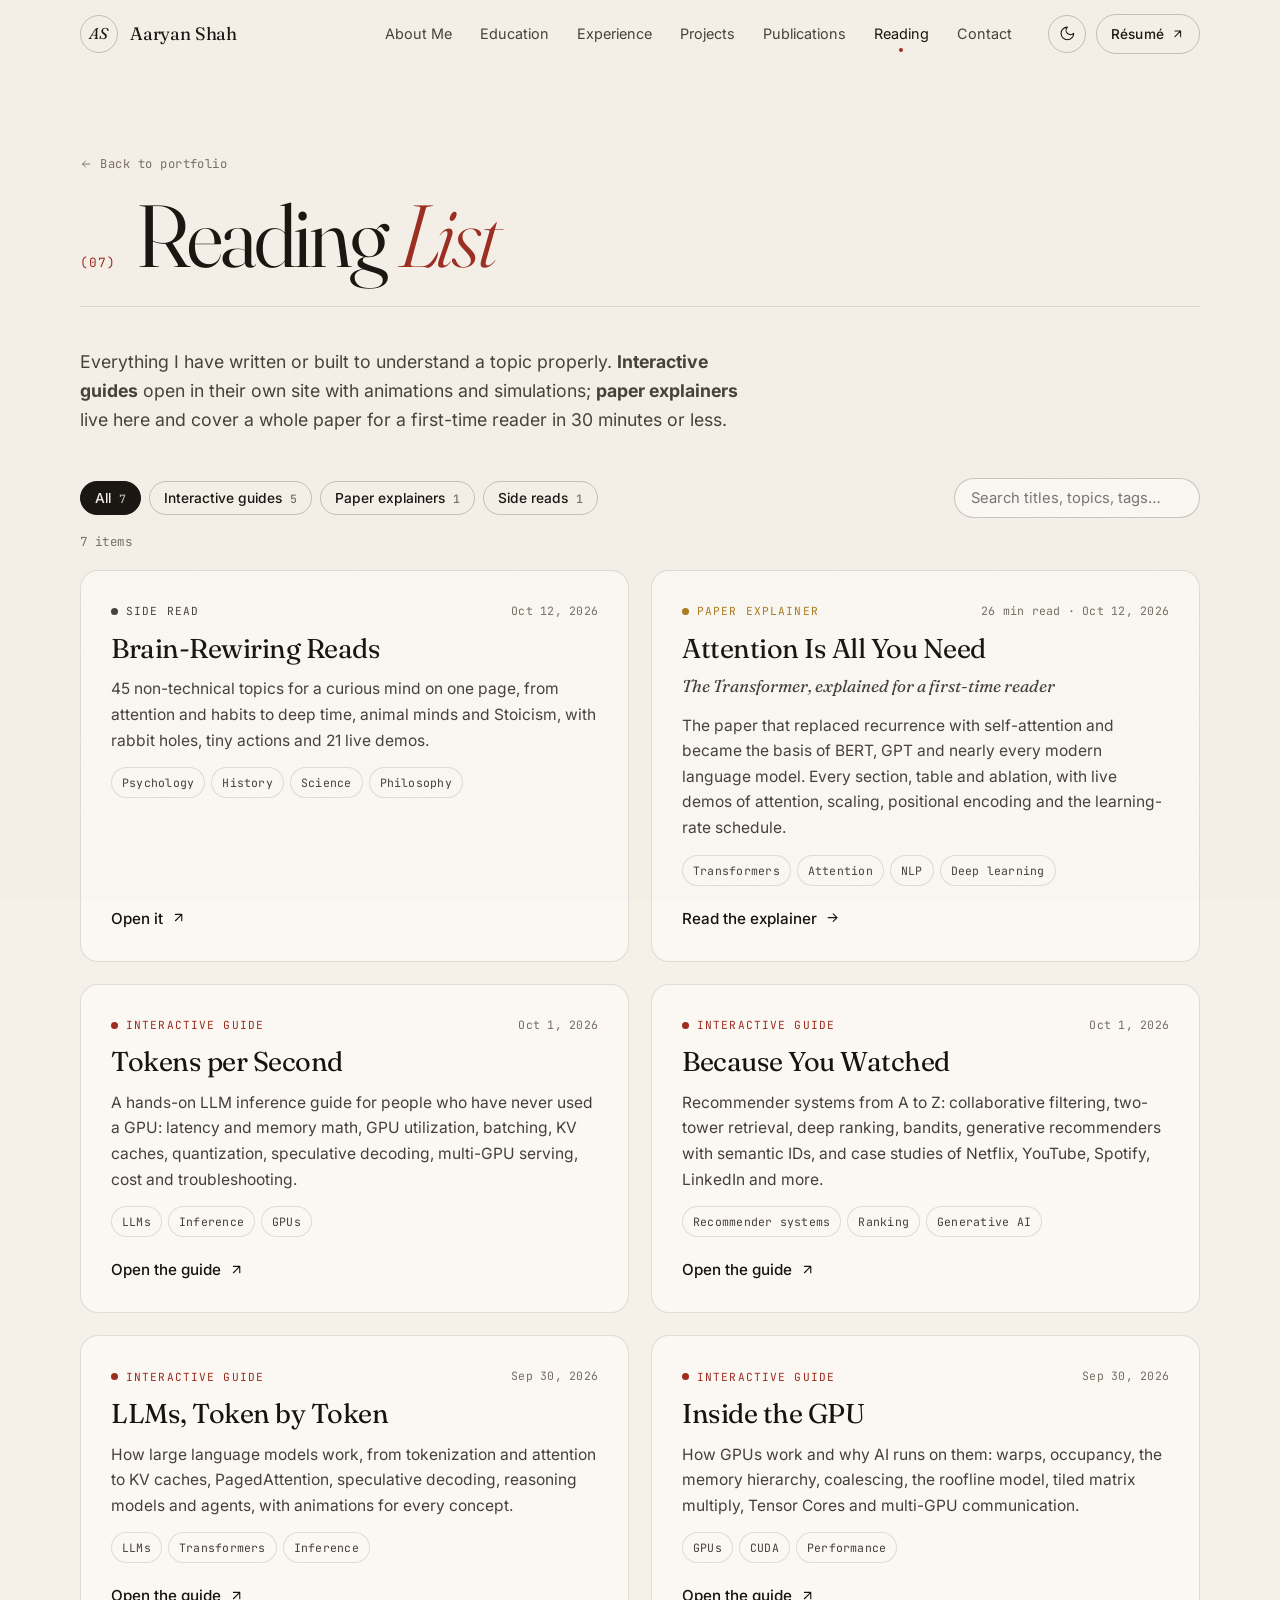
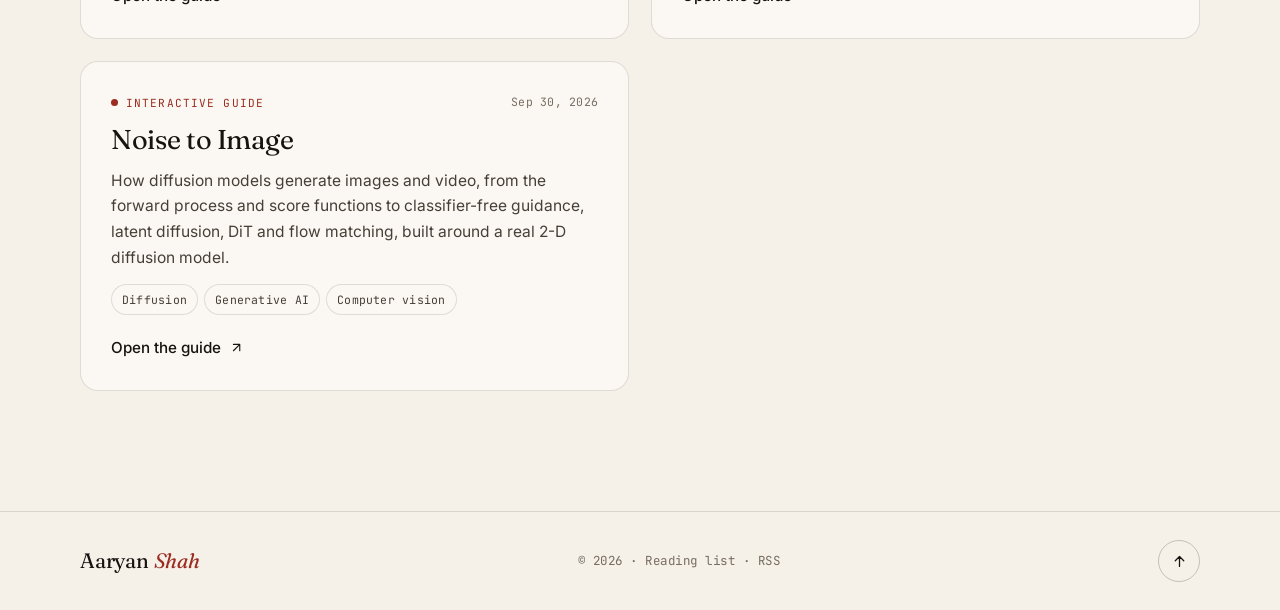
==== reading/index.html @ 92bf9753 "Add a Reading section: reading list, paper explainer pages and interactive guides - Home page: new R" ====
<!DOCTYPE html>
<html lang="en">
  <head>
    <meta charset="utf-8" />
    <meta name="viewport" content="width=device-width, initial-scale=1" />
    <title>Reading List · Aaryan Shah</title>
    <meta name="description" content="Aaryan Shah&#x27;s reading list: interactive guides on LLMs, GPUs, diffusion and recommender systems, plus paper explainers written for first-time readers." />
    <meta name="author" content="Aaryan Shah" />
    <meta name="theme-color" content="#F5F0E8" media="(prefers-color-scheme: light)" />
    <meta name="theme-color" content="#0E0C0A" media="(prefers-color-scheme: dark)" />
    <link rel="canonical" href="https://aaryan04.github.io/portfolio/reading/" />
    <meta property="og:type" content="article" />
    <meta property="og:title" content="Reading List · Aaryan Shah" />
    <meta property="og:description" content="Aaryan Shah&#x27;s reading list: interactive guides on LLMs, GPUs, diffusion and recommender systems, plus paper explainers written for first-time readers." />
    <meta property="og:url" content="https://aaryan04.github.io/portfolio/reading/" />
    <meta property="og:image" content="https://aaryan04.github.io/portfolio/assets/site/img/og-image.jpg" />
    <meta name="twitter:card" content="summary_large_image" />
    <link rel="alternate" type="application/rss+xml" title="Aaryan Shah, reading list" href="../reading/feed.xml" />
    <link rel="icon" href="../assets/site/favicon.svg" type="image/svg+xml" />
    <link rel="preload" href="../assets/site/fonts/fraunces-latin-opsz-normal.woff2" as="font" type="font/woff2" crossorigin />
    <link rel="preload" href="../assets/site/fonts/inter-latin-wght-normal.woff2" as="font" type="font/woff2" crossorigin />
    <link rel="stylesheet" href="../assets/site/site.css" />
    <link rel="stylesheet" href="../assets/site/reading.css" />
    <script>
      (function () {
        var d = document.documentElement;
        d.classList.add("js");
        try {
          var t = localStorage.getItem("theme");
          if (t === "light" || t === "dark") d.setAttribute("data-theme", t);
        } catch (e) {}
      })();
    </script>
  </head>
  <body class="reading-page">
    <svg width="0" height="0" style="position:absolute" aria-hidden="true">
      <symbol id="i-linkedin" viewBox="0 0 128 128"><path fill="currentColor" d="M116 3H12a8.91 8.91 0 00-9 8.8v104.42a8.91 8.91 0 009 8.78h104a8.93 8.93 0 009-8.81V11.77A8.93 8.93 0 00116 3zM39.17 107H21.06V48.73h18.11zm-9-66.21a10.5 10.5 0 1110.49-10.5 10.5 10.5 0 01-10.54 10.48zM107 107H88.89V78.65c0-6.75-.12-15.44-9.41-15.44s-10.87 7.36-10.87 15V107H50.53V48.73h17.36v8h.24c2.42-4.58 8.32-9.41 17.13-9.41C103.6 47.28 107 59.35 107 75z"/></symbol>
      <symbol id="i-github" viewBox="0 0 24 24"><path fill="currentColor" d="M12 .297c-6.63 0-12 5.373-12 12 0 5.303 3.438 9.8 8.205 11.385.6.113.82-.258.82-.577 0-.285-.01-1.04-.015-2.04-3.338.724-4.042-1.61-4.042-1.61C4.422 18.07 3.633 17.7 3.633 17.7c-1.087-.744.084-.729.084-.729 1.205.084 1.838 1.236 1.838 1.236 1.07 1.835 2.809 1.305 3.495.998.108-.776.417-1.305.76-1.605-2.665-.3-5.466-1.332-5.466-5.93 0-1.31.465-2.38 1.235-3.22-.135-.303-.54-1.523.105-3.176 0 0 1.005-.322 3.3 1.23.96-.267 1.98-.399 3-.405 1.02.006 2.04.138 3 .405 2.28-1.552 3.285-1.23 3.285-1.23.645 1.653.24 2.873.12 3.176.765.84 1.23 1.91 1.23 3.22 0 4.61-2.805 5.625-5.475 5.92.42.36.81 1.096.81 2.22 0 1.606-.015 2.896-.015 3.286 0 .315.21.69.825.57C20.565 22.092 24 17.592 24 12.297c0-6.627-5.373-12-12-12"/></symbol>
        <symbol id="i-file" viewBox="0 0 24 24"><g fill="none" stroke="currentColor" stroke-width="1.6" stroke-linecap="round" stroke-linejoin="round"><path d="M14 2H6a2 2 0 0 0-2 2v16a2 2 0 0 0 2 2h12a2 2 0 0 0 2-2V8z"/><path d="M14 2v6h6M16 13H8M16 17H8M10 9H8"/></g></symbol>
        <symbol id="i-mail" viewBox="0 0 24 24"><g fill="none" stroke="currentColor" stroke-width="1.6" stroke-linecap="round" stroke-linejoin="round"><rect x="2" y="4" width="20" height="16" rx="2"/><path d="m22 7-8.97 5.7a1.94 1.94 0 0 1-2.06 0L2 7"/></g></symbol>
        <symbol id="i-arrow-ur" viewBox="0 0 24 24"><g fill="none" stroke="currentColor" stroke-width="1.8" stroke-linecap="round" stroke-linejoin="round"><path d="M7 17 17 7M7 7h10v10"/></g></symbol>
        <symbol id="i-arrow-r" viewBox="0 0 24 24"><g fill="none" stroke="currentColor" stroke-width="1.8" stroke-linecap="round" stroke-linejoin="round"><path d="M5 12h14M13 6l6 6-6 6"/></g></symbol>
        <symbol id="i-arrow-up" viewBox="0 0 24 24"><g fill="none" stroke="currentColor" stroke-width="1.8" stroke-linecap="round" stroke-linejoin="round"><path d="M12 19V5M6 11l6-6 6 6"/></g></symbol>
        <symbol id="i-sun" viewBox="0 0 24 24"><g fill="none" stroke="currentColor" stroke-width="1.6" stroke-linecap="round" stroke-linejoin="round"><circle cx="12" cy="12" r="4"/><path d="M12 2v2M12 20v2M4.93 4.93l1.41 1.41M17.66 17.66l1.41 1.41M2 12h2M20 12h2M6.34 17.66l-1.41 1.41M19.07 4.93l-1.41 1.41"/></g></symbol>
        <symbol id="i-moon" viewBox="0 0 24 24"><g fill="none" stroke="currentColor" stroke-width="1.6" stroke-linecap="round" stroke-linejoin="round"><path d="M12 3a6 6 0 0 0 9 9 9 9 0 1 1-9-9z"/></g></symbol>
        <symbol id="i-pin" viewBox="0 0 24 24"><g fill="none" stroke="currentColor" stroke-width="1.6" stroke-linecap="round" stroke-linejoin="round"><path d="M20 10c0 6-8 12-8 12s-8-6-8-12a8 8 0 0 1 16 0z"/><circle cx="12" cy="10" r="3"/></g></symbol>
        <symbol id="i-send" viewBox="0 0 24 24"><g fill="none" stroke="currentColor" stroke-width="1.6" stroke-linecap="round" stroke-linejoin="round"><path d="m22 2-7 20-4-9-9-4z"/><path d="M22 2 11 13"/></g></symbol>
        <symbol id="i-database" viewBox="0 0 24 24"><g fill="none" stroke="currentColor" stroke-width="1.5" stroke-linecap="round" stroke-linejoin="round"><ellipse cx="12" cy="5" rx="9" ry="3"/><path d="M3 5v14c0 1.66 4 3 9 3s9-1.34 9-3V5"/><path d="M3 12c0 1.66 4 3 9 3s9-1.34 9-3"/></g></symbol>
        <symbol id="i-brain" viewBox="0 0 24 24"><g fill="none" stroke="currentColor" stroke-width="1.5" stroke-linecap="round" stroke-linejoin="round"><rect x="4" y="4" width="16" height="16" rx="2"/><rect x="9" y="9" width="6" height="6"/><path d="M9 1v3M15 1v3M9 20v3M15 20v3M20 9h3M20 14h3M1 9h3M1 14h3"/></g></symbol>
        <symbol id="i-chart" viewBox="0 0 24 24"><g fill="none" stroke="currentColor" stroke-width="1.5" stroke-linecap="round" stroke-linejoin="round"><path d="M3 3v18h18"/><path d="M18 17V9M13 17V5M8 17v-3"/></g></symbol>
        <symbol id="i-cloud" viewBox="0 0 24 24"><g fill="none" stroke="currentColor" stroke-width="1.5" stroke-linecap="round" stroke-linejoin="round"><path d="M17.5 19H9a7 7 0 1 1 6.71-9h1.79a4.5 4.5 0 1 1 0 9z"/></g></symbol>
        <symbol id="i-paper" viewBox="0 0 24 24"><g fill="none" stroke="currentColor" stroke-width="1.6" stroke-linecap="round" stroke-linejoin="round"><path d="M4 19.5v-15A2.5 2.5 0 0 1 6.5 2H20v20H6.5a2.5 2.5 0 0 1 0-5H20"/></g></symbol>
    </svg>

    <a class="skip-link" href="#main">Skip to content</a>
    <div class="progress" aria-hidden="true"><span></span></div>

    <header class="nav" id="nav">
      <div class="nav-inner">
        <a class="brand" href="../" aria-label="Aaryan Shah, home">
          <span class="brand-mark">AS</span>
          <span class="brand-name">Aaryan Shah</span>
        </a>
        <nav class="nav-links" aria-label="Primary">
          <a href="../#about">About Me</a>
          <a href="../#education">Education</a>
          <a href="../#experience">Experience</a>
          <a href="../#projects">Projects</a>
          <a href="../#publications">Publications</a>
          <a href="../reading/" class="is-active" aria-current="page">Reading</a>
          <a href="../#contact">Contact</a>
        </nav>
        <div class="nav-actions">
          <button class="theme-toggle" id="theme-toggle" type="button" aria-label="Toggle dark mode">
            <svg class="i-sun" aria-hidden="true"><use href="#i-sun" /></svg>
            <svg class="i-moon" aria-hidden="true"><use href="#i-moon" /></svg>
          </button>
          <a class="btn btn-sm btn-outline nav-resume" target="_blank" rel="noopener" href="https://drive.google.com/file/d/1o-hSDuU1eyi58XIbdlitKkuIcR2H6NIx/view?usp=sharing">
            Résumé <svg aria-hidden="true"><use href="#i-arrow-ur" /></svg>
          </a>
          <button class="menu-toggle" id="menu-toggle" type="button" aria-label="Open menu" aria-expanded="false" aria-controls="mobile-menu">
            <span></span><span></span>
          </button>
        </div>
      </div>
    </header>

    <div class="mobile-menu" id="mobile-menu" hidden>
      <nav aria-label="Mobile">
        <a href="../#about"><span>01</span>About Me</a>
        <a href="../#education"><span>02</span>Education</a>
        <a href="../#experience"><span>03</span>Experience</a>
        <a href="../#projects"><span>04</span>Projects</a>
        <a href="../#publications"><span>05</span>Publications</a>
        <a href="../reading/"><span>06</span>Reading</a>
        <a href="../#contact"><span>07</span>Contact</a>
      </nav>
      <a class="btn btn-solid" target="_blank" rel="noopener" href="https://drive.google.com/file/d/1o-hSDuU1eyi58XIbdlitKkuIcR2H6NIx/view?usp=sharing">Résumé <svg aria-hidden="true"><use href="#i-arrow-ur" /></svg></a>
    </div>

    <main id="main">
      <section class="section reading-hero" id="top">
        <div class="container">
          <a class="crumb" href="../"><svg aria-hidden="true"><use href="#i-arrow-r" /></svg> Back to portfolio</a>
          <header class="sec-head reveal">
            <span class="sec-num">07</span>
            <h1 class="sec-title">Reading <em>List</em></h1>
          </header>
          <div class="reading-intro reveal">
            <p>Everything I have written or built to understand a topic properly. <b>Interactive guides</b> open in their own site with animations and simulations; <b>paper explainers</b> live here and cover a whole paper for a first-time reader in 30 minutes or less.</p>
          </div>
          <div class="reading-tools reveal">
            <div class="filters" role="group" aria-label="Filter by type"><button class="filter is-on" type="button" data-filter="all" aria-pressed="true">All <span>7</span></button><button class="filter" type="button" data-filter="guide" aria-pressed="false">Interactive guides <span>5</span></button><button class="filter" type="button" data-filter="paper" aria-pressed="false">Paper explainers <span>1</span></button><button class="filter" type="button" data-filter="side" aria-pressed="false">Side reads <span>1</span></button></div>
            <label class="search"><span class="visually-hidden">Search the reading list</span><input id="reading-search" type="search" placeholder="Search titles, topics, tags…" autocomplete="off" /></label>
          </div>
          <p class="reading-count mono muted" id="reading-count" aria-live="polite">7 items</p>
          <div class="rgrid rgrid-list" id="reading-grid">
<article class="rcard reveal" data-type="side" data-search="brain-rewiring reads  45 non-technical topics for a curious mind on one page, from attention and habits to deep time, animal minds and stoicism, with rabbit holes, tiny actions and 21 live demos. side read psychology history science philosophy">
  <div class="rcard-top"><span class="rcard-type t-side">Side read</span><span class="rcard-meta">Oct 12, 2026</span></div>
  <h3 class="rcard-title"><a href="https://a2z-brain-rewiring.vercel.app/" target="_blank" rel="noopener">Brain-Rewiring Reads</a></h3>
  <p class="rcard-summary">45 non-technical topics for a curious mind on one page, from attention and habits to deep time, animal minds and Stoicism, with rabbit holes, tiny actions and 21 live demos.</p>
  <ul class="tags"><li>Psychology</li><li>History</li><li>Science</li><li>Philosophy</li></ul>
  <span class="link-arrow" aria-hidden="true">Open it <svg><use href="#i-arrow-ur" /></svg></span>
</article>
<article class="rcard reveal" data-type="paper" data-search="attention is all you need the transformer, explained for a first-time reader the paper that replaced recurrence with self-attention and became the basis of bert, gpt and nearly every modern language model. every section, table and ablation, with live demos of attention, scaling, positional encoding and the learning-rate schedule. paper explainer transformers attention nlp deep learning">
  <div class="rcard-top"><span class="rcard-type t-paper">Paper explainer</span><span class="rcard-meta">26 min read · Oct 12, 2026</span></div>
  <h3 class="rcard-title"><a href="../reading/papers/attention-is-all-you-need/">Attention Is All You Need</a></h3>
  <p class="rcard-sub">The Transformer, explained for a first-time reader</p><p class="rcard-summary">The paper that replaced recurrence with self-attention and became the basis of BERT, GPT and nearly every modern language model. Every section, table and ablation, with live demos of attention, scaling, positional encoding and the learning-rate schedule.</p>
  <ul class="tags"><li>Transformers</li><li>Attention</li><li>NLP</li><li>Deep learning</li></ul>
  <span class="link-arrow" aria-hidden="true">Read the explainer <svg><use href="#i-arrow-r" /></svg></span>
</article>
<article class="rcard reveal" data-type="guide" data-search="tokens per second  a hands-on llm inference guide for people who have never used a gpu: latency and memory math, gpu utilization, batching, kv caches, quantization, speculative decoding, multi-gpu serving, cost and troubleshooting. interactive guide llms inference gpus">
  <div class="rcard-top"><span class="rcard-type t-guide">Interactive guide</span><span class="rcard-meta">Oct 1, 2026</span></div>
  <h3 class="rcard-title"><a href="https://a2z-llm-inference.vercel.app/" target="_blank" rel="noopener">Tokens per Second</a></h3>
  <p class="rcard-summary">A hands-on LLM inference guide for people who have never used a GPU: latency and memory math, GPU utilization, batching, KV caches, quantization, speculative decoding, multi-GPU serving, cost and troubleshooting.</p>
  <ul class="tags"><li>LLMs</li><li>Inference</li><li>GPUs</li></ul>
  <span class="link-arrow" aria-hidden="true">Open the guide <svg><use href="#i-arrow-ur" /></svg></span>
</article>
<article class="rcard reveal" data-type="guide" data-search="because you watched  recommender systems from a to z: collaborative filtering, two-tower retrieval, deep ranking, bandits, generative recommenders with semantic ids, and case studies of netflix, youtube, spotify, linkedin and more. interactive guide recommender systems ranking generative ai">
  <div class="rcard-top"><span class="rcard-type t-guide">Interactive guide</span><span class="rcard-meta">Oct 1, 2026</span></div>
  <h3 class="rcard-title"><a href="https://a2z-recommender-systems.vercel.app/" target="_blank" rel="noopener">Because You Watched</a></h3>
  <p class="rcard-summary">Recommender systems from A to Z: collaborative filtering, two-tower retrieval, deep ranking, bandits, generative recommenders with semantic IDs, and case studies of Netflix, YouTube, Spotify, LinkedIn and more.</p>
  <ul class="tags"><li>Recommender systems</li><li>Ranking</li><li>Generative AI</li></ul>
  <span class="link-arrow" aria-hidden="true">Open the guide <svg><use href="#i-arrow-ur" /></svg></span>
</article>
<article class="rcard reveal" data-type="guide" data-search="llms, token by token  how large language models work, from tokenization and attention to kv caches, pagedattention, speculative decoding, reasoning models and agents, with animations for every concept. interactive guide llms transformers inference">
  <div class="rcard-top"><span class="rcard-type t-guide">Interactive guide</span><span class="rcard-meta">Sep 30, 2026</span></div>
  <h3 class="rcard-title"><a href="https://a2z-llm-fundamentals.vercel.app/" target="_blank" rel="noopener">LLMs, Token by Token</a></h3>
  <p class="rcard-summary">How large language models work, from tokenization and attention to KV caches, PagedAttention, speculative decoding, reasoning models and agents, with animations for every concept.</p>
  <ul class="tags"><li>LLMs</li><li>Transformers</li><li>Inference</li></ul>
  <span class="link-arrow" aria-hidden="true">Open the guide <svg><use href="#i-arrow-ur" /></svg></span>
</article>
<article class="rcard reveal" data-type="guide" data-search="inside the gpu  how gpus work and why ai runs on them: warps, occupancy, the memory hierarchy, coalescing, the roofline model, tiled matrix multiply, tensor cores and multi-gpu communication. interactive guide gpus cuda performance">
  <div class="rcard-top"><span class="rcard-type t-guide">Interactive guide</span><span class="rcard-meta">Sep 30, 2026</span></div>
  <h3 class="rcard-title"><a href="https://a2z-gpu-fundamentals.vercel.app/" target="_blank" rel="noopener">Inside the GPU</a></h3>
  <p class="rcard-summary">How GPUs work and why AI runs on them: warps, occupancy, the memory hierarchy, coalescing, the roofline model, tiled matrix multiply, Tensor Cores and multi-GPU communication.</p>
  <ul class="tags"><li>GPUs</li><li>CUDA</li><li>Performance</li></ul>
  <span class="link-arrow" aria-hidden="true">Open the guide <svg><use href="#i-arrow-ur" /></svg></span>
</article>
<article class="rcard reveal" data-type="guide" data-search="noise to image  how diffusion models generate images and video, from the forward process and score functions to classifier-free guidance, latent diffusion, dit and flow matching, built around a real 2-d diffusion model. interactive guide diffusion generative ai computer vision">
  <div class="rcard-top"><span class="rcard-type t-guide">Interactive guide</span><span class="rcard-meta">Sep 30, 2026</span></div>
  <h3 class="rcard-title"><a href="https://a2z-diffusion-models.vercel.app/" target="_blank" rel="noopener">Noise to Image</a></h3>
  <p class="rcard-summary">How diffusion models generate images and video, from the forward process and score functions to classifier-free guidance, latent diffusion, DiT and flow matching, built around a real 2-D diffusion model.</p>
  <ul class="tags"><li>Diffusion</li><li>Generative AI</li><li>Computer vision</li></ul>
  <span class="link-arrow" aria-hidden="true">Open the guide <svg><use href="#i-arrow-ur" /></svg></span>
</article>
          </div>
          <p class="reading-empty" id="reading-empty" hidden>Nothing matches that search yet.</p>
        </div>
      </section>
    </main>

    <footer class="footer">
      <div class="container footer-inner">
        <p class="footer-sig">Aaryan <em>Shah</em></p>
        <p class="mono muted">© <span id="year">2026</span> · <a href="../reading/">Reading list</a> · <a href="../reading/feed.xml">RSS</a></p>
        <a class="to-top" href="#top" aria-label="Back to top"><svg aria-hidden="true"><use href="#i-arrow-up" /></svg></a>
      </div>
    </footer>

    <script src="../assets/site/site.js" defer></script>
    <script src="../assets/site/reading.js" defer></script>
  </body>
</html>
---- assets/site/site.css ----
/* ==========================================================================
   Aaryan Shah — Portfolio
   Editorial design system: Fraunces (display) · Inter (text) · JetBrains Mono (labels)
   ========================================================================== */

/* ---------- Fonts (self-hosted) ---------- */
@font-face {
  font-family: "Fraunces";
  src: url("fonts/fraunces-latin-opsz-normal.woff2") format("woff2");
  font-weight: 100 900;
  font-style: normal;
  font-display: swap;
}
@font-face {
  font-family: "Fraunces";
  src: url("fonts/fraunces-latin-opsz-italic.woff2") format("woff2");
  font-weight: 100 900;
  font-style: italic;
  font-display: swap;
}
@font-face {
  font-family: "Inter";
  src: url("fonts/inter-latin-wght-normal.woff2") format("woff2");
  font-weight: 100 900;
  font-style: normal;
  font-display: swap;
}
@font-face {
  font-family: "JetBrains Mono";
  src: url("fonts/jetbrains-mono-latin-400-normal.woff2") format("woff2");
  font-weight: 400;
  font-display: swap;
}
@font-face {
  font-family: "JetBrains Mono";
  src: url("fonts/jetbrains-mono-latin-500-normal.woff2") format("woff2");
  font-weight: 500;
  font-display: swap;
}

/* ---------- Tokens ---------- */
:root {
  --bg: #f5f0e8;
  --bg-2: #ede6da;
  --surface: #fbf8f3;
  --ink: #17130f;
  --ink-2: #463f37;
  --muted: #776d62;
  --line: rgba(23, 19, 15, 0.12);
  --line-strong: rgba(23, 19, 15, 0.22);
  --accent: #9b2c1f;
  --accent-ink: #fbf8f3;
  --gold: #a87a1f;
  --accent-soft: rgba(155, 44, 31, 0.08);
  --glow-a: rgba(155, 44, 31, 0.16);
  --glow-b: rgba(168, 122, 31, 0.16);
  --panel: #17130f;
  --panel-ink: #f2ebdd;
  --panel-muted: #a79c8c;
  --panel-line: rgba(242, 235, 221, 0.14);
  --panel-accent: #e2775f;
  --shadow: 0 1px 2px rgba(23, 19, 15, 0.04), 0 12px 32px -12px rgba(23, 19, 15, 0.14);
  --icon-filter: brightness(0);

  --serif: "Fraunces", "Iowan Old Style", "Palatino Linotype", Georgia, serif;
  --sans: "Inter", ui-sans-serif, system-ui, -apple-system, "Segoe UI", Roboto, sans-serif;
  --mono: "JetBrains Mono", ui-monospace, SFMono-Regular, Menlo, Consolas, monospace;

  --radius: 18px;
  --radius-sm: 10px;
  --container: 1200px;
  --gutter: clamp(16px, 4vw, 40px);
  --ease: cubic-bezier(0.22, 1, 0.36, 1);

  color-scheme: light;
}

@media (prefers-color-scheme: dark) {
  :root:not([data-theme="light"]) {
    --bg: #0e0c0a;
    --bg-2: #15120f;
    --surface: #1a1714;
    --ink: #f2ebdd;
    --ink-2: #cfc5b5;
    --muted: #958a7b;
    --line: rgba(242, 235, 221, 0.1);
    --line-strong: rgba(242, 235, 221, 0.2);
    --accent: #e2775f;
    --accent-ink: #120f0c;
    --gold: #d9ae55;
    --accent-soft: rgba(226, 119, 95, 0.1);
    --glow-a: rgba(226, 119, 95, 0.14);
    --glow-b: rgba(217, 174, 85, 0.1);
    --panel: #1a1714;
    --panel-ink: #f2ebdd;
    --panel-muted: #958a7b;
    --panel-line: rgba(242, 235, 221, 0.12);
    --panel-accent: #e2775f;
    --shadow: 0 1px 2px rgba(0, 0, 0, 0.3), 0 16px 40px -16px rgba(0, 0, 0, 0.6);
    --icon-filter: brightness(0) invert(1);
    color-scheme: dark;
  }
}
:root[data-theme="dark"] {
  --bg: #0e0c0a;
  --bg-2: #15120f;
  --surface: #1a1714;
  --ink: #f2ebdd;
  --ink-2: #cfc5b5;
  --muted: #958a7b;
  --line: rgba(242, 235, 221, 0.1);
  --line-strong: rgba(242, 235, 221, 0.2);
  --accent: #e2775f;
  --accent-ink: #120f0c;
  --gold: #d9ae55;
  --accent-soft: rgba(226, 119, 95, 0.1);
  --glow-a: rgba(226, 119, 95, 0.14);
  --glow-b: rgba(217, 174, 85, 0.1);
  --panel: #1a1714;
  --panel-ink: #f2ebdd;
  --panel-muted: #958a7b;
  --panel-line: rgba(242, 235, 221, 0.12);
  --panel-accent: #e2775f;
  --shadow: 0 1px 2px rgba(0, 0, 0, 0.3), 0 16px 40px -16px rgba(0, 0, 0, 0.6);
  --icon-filter: brightness(0) invert(1);
  color-scheme: dark;
}

/* ---------- Base ---------- */
*,
*::before,
*::after {
  box-sizing: border-box;
}
html {
  scroll-behavior: smooth;
  scroll-padding-top: 88px;
  -webkit-text-size-adjust: 100%;
}
body {
  margin: 0;
  background: var(--bg);
  color: var(--ink);
  font-family: var(--sans);
  font-size: 1.0625rem;
  line-height: 1.65;
  -webkit-font-smoothing: antialiased;
  text-rendering: optimizeLegibility;
  overflow-x: hidden;
  transition: background-color 0.4s var(--ease), color 0.4s var(--ease);
}
/* Fine film grain for a printed feel */
body::before {
  content: "";
  position: fixed;
  inset: 0;
  z-index: 100;
  pointer-events: none;
  opacity: 0.05;
  background-image: url("data:image/svg+xml,%3Csvg xmlns='http://www.w3.org/2000/svg' width='160' height='160'%3E%3Cfilter id='n'%3E%3CfeTurbulence type='fractalNoise' baseFrequency='.9' numOctaves='3' stitchTiles='stitch'/%3E%3C/filter%3E%3Crect width='100%25' height='100%25' filter='url(%23n)'/%3E%3C/svg%3E");
}
img {
  max-width: 100%;
  display: block;
}
a {
  color: inherit;
  text-decoration: none;
}
svg {
  width: 1em;
  height: 1em;
  flex: none;
}
p {
  margin: 0;
}
ul,
ol {
  margin: 0;
  padding: 0;
  list-style: none;
}
h1,
h2,
h3,
h4 {
  margin: 0;
  font-weight: 400;
}
em {
  font-style: italic;
}
::selection {
  background: var(--accent);
  color: var(--accent-ink);
}
:focus-visible {
  outline: 2px solid var(--accent);
  outline-offset: 3px;
  border-radius: 6px;
}

.container {
  width: 100%;
  max-width: var(--container);
  margin: 0 auto;
  padding: 0 var(--gutter);
}
.mono {
  font-family: var(--mono);
  font-size: 0.78rem;
  letter-spacing: 0.04em;
}
.muted {
  color: var(--muted);
}
.skip-link {
  position: absolute;
  left: 16px;
  top: -60px;
  z-index: 200;
  padding: 10px 16px;
  background: var(--ink);
  color: var(--bg);
  border-radius: 8px;
}
.skip-link:focus {
  top: 16px;
}

/* ---------- Scroll progress ---------- */
.progress {
  position: fixed;
  inset: 0 0 auto 0;
  height: 2px;
  z-index: 60;
}
.progress span {
  display: block;
  height: 100%;
  background: linear-gradient(90deg, var(--accent), var(--gold));
  transform-origin: 0 50%;
  transform: scaleX(var(--p, 0));
}

/* ---------- Buttons ---------- */
.btn {
  display: inline-flex;
  align-items: center;
  gap: 0.55em;
  padding: 0.85em 1.4em;
  border-radius: 999px;
  font-family: var(--sans);
  font-size: 0.95rem;
  font-weight: 500;
  letter-spacing: 0.005em;
  border: 1px solid transparent;
  cursor: pointer;
  transition: transform 0.35s var(--ease), background-color 0.3s, color 0.3s, border-color 0.3s, box-shadow 0.3s;
  white-space: nowrap;
}
.btn svg {
  transition: transform 0.35s var(--ease);
}
.btn:hover svg {
  transform: translateX(3px);
}
.btn-solid {
  background: var(--ink);
  color: var(--bg);
}
.btn-solid:hover {
  background: var(--accent);
  color: var(--accent-ink);
  transform: translateY(-2px);
  box-shadow: 0 12px 24px -12px var(--accent);
}
.btn-outline {
  border-color: var(--line-strong);
  color: var(--ink);
}
.btn-outline:hover {
  border-color: var(--ink);
  transform: translateY(-2px);
}
.btn-sm {
  padding: 0.55em 1.05em;
  font-size: 0.85rem;
}
.btn-sm:hover svg {
  transform: translate(2px, -2px);
}

/* ---------- Navigation ---------- */
.nav {
  position: fixed;
  inset: 0 0 auto 0;
  z-index: 50;
  transition: background-color 0.4s, border-color 0.4s, backdrop-filter 0.4s;
  border-bottom: 1px solid transparent;
}
.nav.is-scrolled {
  background: color-mix(in srgb, var(--bg) 78%, transparent);
  backdrop-filter: saturate(1.4) blur(14px);
  -webkit-backdrop-filter: saturate(1.4) blur(14px);
  border-bottom-color: var(--line);
}
.nav-inner {
  max-width: var(--container);
  margin: 0 auto;
  padding: 14px var(--gutter);
  display: flex;
  align-items: center;
  gap: 24px;
}
.brand {
  display: inline-flex;
  align-items: center;
  gap: 12px;
  margin-right: auto;
}
.brand-mark {
  display: grid;
  place-items: center;
  width: 38px;
  height: 38px;
  border-radius: 50%;
  border: 1px solid var(--line-strong);
  font-family: var(--serif);
  font-style: italic;
  font-size: 0.98rem;
  letter-spacing: 0.02em;
  transition: background-color 0.3s, color 0.3s, border-color 0.3s, transform 0.5s var(--ease);
}
.brand:hover .brand-mark {
  background: var(--accent);
  border-color: var(--accent);
  color: var(--accent-ink);
  transform: rotate(-12deg);
}
.brand-name {
  font-family: var(--serif);
  font-size: 1.12rem;
  letter-spacing: -0.01em;
}
.nav-links {
  display: flex;
  gap: 4px;
}
.nav-links a {
  position: relative;
  padding: 8px 12px;
  font-size: 0.9rem;
  color: var(--ink-2);
  border-radius: 999px;
  transition: color 0.25s;
}
.nav-links a::after {
  content: "";
  position: absolute;
  left: 50%;
  bottom: 2px;
  width: 4px;
  height: 4px;
  border-radius: 50%;
  background: var(--accent);
  transform: translateX(-50%) scale(0);
  transition: transform 0.35s var(--ease);
}
.nav-links a:hover,
.nav-links a.is-active {
  color: var(--ink);
}
.nav-links a.is-active::after {
  transform: translateX(-50%) scale(1);
}
.nav-actions {
  display: flex;
  align-items: center;
  gap: 10px;
}
.theme-toggle {
  display: grid;
  place-items: center;
  width: 38px;
  height: 38px;
  border-radius: 50%;
  border: 1px solid var(--line-strong);
  background: transparent;
  color: var(--ink);
  cursor: pointer;
  font-size: 1.05rem;
  transition: transform 0.5s var(--ease), border-color 0.3s;
}
.theme-toggle:hover {
  border-color: var(--ink);
  transform: rotate(25deg);
}
.theme-toggle .i-sun {
  display: none;
}
:root[data-theme="dark"] .theme-toggle .i-sun {
  display: block;
}
:root[data-theme="dark"] .theme-toggle .i-moon {
  display: none;
}
@media (prefers-color-scheme: dark) {
  :root:not([data-theme="light"]) .theme-toggle .i-sun {
    display: block;
  }
  :root:not([data-theme="light"]) .theme-toggle .i-moon {
    display: none;
  }
}
.menu-toggle {
  display: none;
  width: 38px;
  height: 38px;
  border-radius: 50%;
  border: 1px solid var(--line-strong);
  background: transparent;
  cursor: pointer;
  position: relative;
}
.menu-toggle span {
  position: absolute;
  left: 11px;
  right: 11px;
  height: 1.5px;
  background: var(--ink);
  transition: transform 0.4s var(--ease), top 0.4s var(--ease);
}
.menu-toggle span:first-child {
  top: 15px;
}
.menu-toggle span:last-child {
  top: 21px;
}
.menu-toggle[aria-expanded="true"] span:first-child {
  top: 18px;
  transform: rotate(45deg);
}
.menu-toggle[aria-expanded="true"] span:last-child {
  top: 18px;
  transform: rotate(-45deg);
}

.mobile-menu {
  position: fixed;
  inset: 0;
  z-index: 45;
  background: var(--bg);
  padding: 96px var(--gutter) 32px;
  display: flex;
  flex-direction: column;
  justify-content: space-between;
  gap: 32px;
  opacity: 0;
  transform: translateY(-8px);
  transition: opacity 0.35s var(--ease), transform 0.35s var(--ease);
}
.mobile-menu[hidden] {
  display: none;
}
.mobile-menu.is-open {
  opacity: 1;
  transform: none;
}
.mobile-menu nav {
  display: flex;
  flex-direction: column;
}
.mobile-menu nav a {
  display: flex;
  align-items: baseline;
  gap: 16px;
  padding: 14px 0;
  border-bottom: 1px solid var(--line);
  font-family: var(--serif);
  font-size: clamp(1.8rem, 8vw, 2.4rem);
  line-height: 1.1;
  letter-spacing: -0.02em;
}
.mobile-menu nav a span {
  font-family: var(--mono);
  font-size: 0.75rem;
  color: var(--accent);
}
.mobile-menu .btn {
  align-self: flex-start;
}

/* ---------- Hero ---------- */
.hero {
  position: relative;
  min-height: 100vh;
  min-height: 100svh;
  padding: 128px 0 56px;
  display: flex;
  flex-direction: column;
  justify-content: center;
  gap: 56px;
  isolation: isolate;
  overflow: hidden;
}
.hero-glow {
  position: absolute;
  inset: -20% -10% auto auto;
  width: 70vw;
  height: 70vw;
  max-width: 900px;
  max-height: 900px;
  z-index: -1;
  background: radial-gradient(closest-side, var(--glow-a), transparent 70%),
    radial-gradient(closest-side at 30% 70%, var(--glow-b), transparent 70%);
  filter: blur(20px);
  animation: drift 18s ease-in-out infinite alternate;
}
@keyframes drift {
  to {
    transform: translate(-6%, 8%) scale(1.08);
  }
}
.hero::after {
  /* faint data-grid */
  content: "";
  position: absolute;
  inset: 0;
  z-index: -2;
  background-image: radial-gradient(var(--line-strong) 1px, transparent 1.2px);
  background-size: 28px 28px;
  -webkit-mask-image: radial-gradient(ellipse 70% 60% at 70% 40%, #000 10%, transparent 70%);
  mask-image: radial-gradient(ellipse 70% 60% at 70% 40%, #000 10%, transparent 70%);
  opacity: 0.6;
}
.hero-grid {
  display: grid;
  grid-template-columns: minmax(0, 1.25fr) minmax(0, 0.9fr);
  align-items: center;
  gap: clamp(32px, 6vw, 96px);
}
.eyebrow {
  display: inline-flex;
  flex-wrap: wrap;
  align-items: center;
  gap: 8px;
  font-family: var(--mono);
  font-size: 0.76rem;
  letter-spacing: 0.06em;
  text-transform: uppercase;
  color: var(--ink-2);
  padding: 8px 14px;
  border: 1px solid var(--line);
  border-radius: 999px;
  background: color-mix(in srgb, var(--surface) 60%, transparent);
}
.eb-item {
  display: inline-flex;
  align-items: center;
  gap: 8px;
}
.eyebrow .dot {
  width: 7px;
  height: 7px;
  border-radius: 50%;
  background: var(--accent);
  box-shadow: 0 0 0 0 var(--accent);
  animation: pulse 2.4s infinite;
}
@keyframes pulse {
  70% {
    box-shadow: 0 0 0 8px transparent;
  }
  100% {
    box-shadow: 0 0 0 0 transparent;
  }
}
.eyebrow .sep {
  color: var(--muted);
}
.hero-title {
  margin: 28px 0 20px;
  font-family: var(--serif);
  font-weight: 350;
  font-size: clamp(4rem, 13vw, 10.5rem);
  line-height: 0.88;
  letter-spacing: -0.045em;
  font-variation-settings: "opsz" 144;
}
.hero-title .line {
  display: block;
  overflow: hidden;
  padding-bottom: 0.06em;
}
.hero-title .word {
  display: inline-block;
}
.hero-title em {
  color: var(--accent);
  font-weight: 300;
  padding-left: 0.35em;
}
.js .hero-title .word {
  transform: translateY(105%);
  transition: transform 1.2s var(--ease);
}
.js .hero-title .line:nth-child(2) .word {
  transition-delay: 0.12s;
}
.is-loaded .hero-title .word {
  transform: none;
}

.roles {
  display: flex;
  align-items: center;
  gap: 14px;
  font-family: var(--serif);
  font-style: italic;
  font-size: clamp(1.35rem, 2.6vw, 2rem);
  line-height: 1.2;
  color: var(--ink);
}
.roles-dash {
  width: 44px;
  height: 1px;
  background: var(--ink);
}
.roles-track {
  position: relative;
  display: inline-grid;
  height: 1.3em;
  overflow: hidden;
}
.roles-track span {
  grid-area: 1 / 1;
  white-space: nowrap;
  transform: translateY(110%);
  opacity: 0;
  transition: transform 0.8s var(--ease), opacity 0.8s var(--ease);
}
.roles-track span.is-active {
  transform: none;
  opacity: 1;
}
.roles-track span.is-leaving {
  transform: translateY(-110%);
  opacity: 0;
}
.hero-lede {
  max-width: 36ch;
  margin-top: 22px;
  font-size: 1.12rem;
  color: var(--ink-2);
}
.hero-cta {
  display: flex;
  flex-wrap: wrap;
  gap: 12px;
  margin-top: 32px;
}
.socials {
  display: flex;
  gap: 8px;
  margin-top: 28px;
}
.socials a {
  display: grid;
  place-items: center;
  width: 42px;
  height: 42px;
  border-radius: 50%;
  color: var(--ink-2);
  font-size: 1.05rem;
  border: 1px solid var(--line);
  transition: color 0.3s, border-color 0.3s, transform 0.4s var(--ease), background-color 0.3s;
}
.socials a:hover {
  color: var(--accent-ink);
  background: var(--accent);
  border-color: var(--accent);
  transform: translateY(-3px);
}

.hero-visual {
  position: relative;
  justify-self: end;
  width: min(100%, 440px);
}
.portrait {
  margin: 0;
  position: relative;
  aspect-ratio: 4 / 5;
  border-radius: 999px 999px 24px 24px;
  overflow: hidden;
  background: var(--bg-2);
  box-shadow: var(--shadow);
}
.portrait::after {
  content: "";
  position: absolute;
  inset: 10px;
  border-radius: inherit;
  border: 1px solid rgba(255, 255, 255, 0.45);
  pointer-events: none;
}
.portrait img {
  width: 100%;
  height: 100%;
  object-fit: cover;
  object-position: 55% 30%;
  transform: scale(1.04);
  transition: transform 1.6s var(--ease);
}
.hero-visual:hover .portrait img {
  transform: scale(1.08);
}
.badge {
  position: absolute;
  left: -54px;
  bottom: 40px;
  width: 150px;
  height: 150px;
  border-radius: 50%;
  background: var(--surface);
  box-shadow: var(--shadow);
  display: grid;
  place-items: center;
  border: 1px solid var(--line);
}
.badge svg {
  position: absolute;
  inset: 0;
  width: 100%;
  height: 100%;
  animation: spin 22s linear infinite;
}
.badge text {
  font-family: var(--mono);
  font-size: 11px;
  letter-spacing: 0;
  fill: var(--ink);
}
.badge-core {
  font-size: 1.6rem;
  color: var(--accent);
  line-height: 1;
}
@keyframes spin {
  to {
    transform: rotate(360deg);
  }
}

/* Stats */
.stats {
  display: grid;
  grid-template-columns: repeat(4, minmax(0, 1fr));
  margin: 0;
  border-top: 1px solid var(--line);
}
.stat {
  padding: 22px 24px 4px 0;
}
.stat + .stat {
  padding-left: 24px;
  border-left: 1px solid var(--line);
}
.stat dt {
  font-family: var(--serif);
  font-size: clamp(2.2rem, 4vw, 3.1rem);
  line-height: 1;
  letter-spacing: -0.03em;
  font-variation-settings: "opsz" 144;
}
.stat dd {
  margin: 10px 0 0;
  font-size: 0.86rem;
  color: var(--muted);
  max-width: 26ch;
  line-height: 1.5;
}

/* ---------- Marquee ---------- */
.marquee {
  border-block: 1px solid var(--line);
  overflow: hidden;
  padding: 22px 0;
  background: var(--bg-2);
  -webkit-mask-image: linear-gradient(90deg, transparent, #000 8%, #000 92%, transparent);
  mask-image: linear-gradient(90deg, transparent, #000 8%, #000 92%, transparent);
}
.marquee-track {
  display: flex;
  align-items: center;
  gap: 32px;
  width: max-content;
  animation: marquee 48s linear infinite;
  font-family: var(--serif);
  font-size: clamp(1.4rem, 2.6vw, 2rem);
  font-style: italic;
  white-space: nowrap;
}
.marquee-track i {
  font-style: normal;
  font-size: 0.6em;
  color: var(--accent);
}
.marquee:hover .marquee-track {
  animation-play-state: paused;
}
@keyframes marquee {
  to {
    transform: translateX(-50%);
  }
}

/* ---------- Sections ---------- */
.section {
  padding: clamp(88px, 12vw, 160px) 0 0;
}
.sec-head {
  display: flex;
  align-items: baseline;
  gap: 20px;
  padding-bottom: 28px;
  margin-bottom: clamp(40px, 6vw, 72px);
  border-bottom: 1px solid var(--line);
}
.sec-num {
  font-family: var(--mono);
  font-size: 0.8rem;
  color: var(--accent);
  letter-spacing: 0.08em;
}
.sec-num::before {
  content: "(";
}
.sec-num::after {
  content: ")";
}
.sec-title {
  font-family: var(--serif);
  font-weight: 350;
  font-size: clamp(2.6rem, 7vw, 5.5rem);
  line-height: 0.95;
  letter-spacing: -0.035em;
  font-variation-settings: "opsz" 144;
}
.sec-title em {
  color: var(--accent);
  font-weight: 300;
}
.kicker,
.sub-label {
  font-family: var(--mono);
  font-size: 0.74rem;
  text-transform: uppercase;
  letter-spacing: 0.12em;
  color: var(--muted);
}

/* Tags */
.tags {
  display: flex;
  flex-wrap: wrap;
  gap: 6px;
}
.tags li {
  font-family: var(--mono);
  font-size: 0.72rem;
  letter-spacing: 0.02em;
  padding: 5px 10px;
  border-radius: 999px;
  border: 1px solid var(--line);
  color: var(--ink-2);
  background: color-mix(in srgb, var(--surface) 70%, transparent);
  transition: border-color 0.3s, color 0.3s;
}
.tags li:hover {
  border-color: var(--accent);
  color: var(--accent);
}

/* ---------- About ---------- */
.about-grid {
  display: grid;
  grid-template-columns: minmax(0, 1fr) minmax(0, 1.15fr);
  gap: clamp(32px, 6vw, 96px);
  align-items: start;
}
.about-lead {
  position: sticky;
  top: 120px;
}
.about-lead p {
  font-family: var(--serif);
  font-size: clamp(1.35rem, 2.3vw, 1.8rem);
  line-height: 1.4;
  letter-spacing: -0.012em;
  font-variation-settings: "opsz" 48;
}
.about-lead p::first-letter {
  float: left;
  font-size: 3.4em;
  line-height: 0.82;
  padding: 0.06em 0.1em 0 0;
  color: var(--accent);
  font-style: italic;
}
.focus-list {
  margin-top: 18px;
  display: grid;
  gap: 0;
  counter-reset: focus;
}
.focus {
  position: relative;
  display: grid;
  grid-template-columns: 48px minmax(0, 1fr);
  column-gap: 20px;
  padding: 26px 0;
  border-top: 1px solid var(--line);
  counter-increment: focus;
}
.focus:last-child {
  border-bottom: 1px solid var(--line);
}
.focus-icon {
  grid-row: span 2;
  display: grid;
  place-items: center;
  width: 48px;
  height: 48px;
  border-radius: 14px;
  background: var(--accent-soft);
  color: var(--accent);
  font-size: 1.35rem;
  transition: transform 0.5s var(--ease), background-color 0.3s, color 0.3s;
}
.focus:hover .focus-icon {
  transform: rotate(-8deg) scale(1.06);
  background: var(--accent);
  color: var(--accent-ink);
}
.focus h3 {
  font-family: var(--serif);
  font-size: 1.4rem;
  line-height: 1.2;
  letter-spacing: -0.01em;
  margin-bottom: 6px;
}
.focus h3::after {
  content: "0" counter(focus);
  margin-left: 10px;
  font-family: var(--mono);
  font-size: 0.7rem;
  color: var(--muted);
  vertical-align: super;
}
.focus p {
  color: var(--ink-2);
  font-size: 0.98rem;
}
.about-quote {
  margin: clamp(56px, 8vw, 104px) auto 0;
  max-width: 900px;
  text-align: center;
}
.quote-mark {
  display: block;
  color: var(--accent);
  font-size: 1.4rem;
  margin-bottom: 18px;
}
.about-quote p {
  font-family: var(--serif);
  font-style: italic;
  font-weight: 330;
  font-size: clamp(1.25rem, 2.2vw, 1.65rem);
  line-height: 1.5;
  color: var(--ink);
}

/* Toolkit */
.toolkit {
  margin-top: clamp(72px, 10vw, 128px);
}
.sub-label {
  display: flex;
  align-items: center;
  gap: 14px;
  margin-bottom: 24px;
}
.sub-label::after {
  content: "";
  flex: 1;
  height: 1px;
  background: var(--line);
}
.tool-grid {
  display: grid;
  grid-template-columns: repeat(4, minmax(0, 1fr));
  gap: 14px;
}
.tool-card {
  position: relative;
  padding: 22px 22px 24px;
  border-radius: var(--radius);
  background: var(--surface);
  border: 1px solid var(--line);
  display: flex;
  flex-direction: column;
  gap: 18px;
  overflow: hidden;
  transition: transform 0.5s var(--ease), border-color 0.3s, box-shadow 0.5s var(--ease);
}
.tool-card:hover {
  transform: translateY(-4px);
  border-color: var(--line-strong);
  box-shadow: var(--shadow);
}
.tool-card h4 {
  font-family: var(--serif);
  font-size: 1.35rem;
  letter-spacing: -0.01em;
}
.tool-card > p {
  margin-top: auto;
  font-size: 0.86rem;
  color: var(--muted);
  line-height: 1.55;
}
.tools {
  display: flex;
  flex-wrap: wrap;
  gap: 8px;
}
.tools li {
  display: inline-flex;
  align-items: center;
  gap: 8px;
  padding: 4px 12px 4px 4px;
  border-radius: 999px;
  background: var(--bg);
  border: 1px solid var(--line);
  transition: transform 0.4s var(--ease), border-color 0.3s;
}
.tools li > span:last-child {
  font-size: 0.84rem;
  color: var(--ink-2);
  white-space: nowrap;
  transition: color 0.3s;
}
.tool-icon {
  position: relative;
  display: grid;
  place-items: center;
  flex: none;
  width: 30px;
  height: 30px;
  border-radius: 50%;
  background: var(--surface);
}
.tool-icon img {
  width: 19px;
  height: 19px;
  object-fit: contain;
  transition: opacity 0.4s var(--ease);
}
.tool-icon .ico-mono {
  filter: var(--icon-filter);
  opacity: 0.7;
}
.tool-icon .ico-color {
  position: absolute;
  opacity: 0;
}
.tool-card:hover .ico-mono,
.tools li:hover .ico-mono {
  opacity: 0;
}
.tool-card:hover .ico-color,
.tools li:hover .ico-color {
  opacity: 1;
}
.tools li:hover > span:last-child {
  color: var(--ink);
}
.tools li:hover {
  transform: translateY(-2px);
  border-color: var(--line-strong);
}

/* ---------- Education ---------- */
.edu-grid {
  display: grid;
  grid-template-columns: repeat(2, minmax(0, 1fr));
  gap: 16px;
}
.edu-card {
  position: relative;
  overflow: hidden;
  padding: clamp(24px, 3.5vw, 40px);
  border-radius: var(--radius);
  background: var(--surface);
  border: 1px solid var(--line);
  display: flex;
  flex-direction: column;
  gap: 12px;
  transition: transform 0.5s var(--ease), box-shadow 0.5s var(--ease), border-color 0.3s;
}
.edu-card:hover {
  transform: translateY(-4px);
  box-shadow: var(--shadow);
  border-color: var(--line-strong);
}
.edu-top {
  display: flex;
  flex-wrap: wrap;
  justify-content: space-between;
  gap: 8px;
  color: var(--accent);
}
.edu-top .muted {
  display: inline-flex;
  align-items: center;
  gap: 6px;
}
.edu-card h3 {
  position: relative;
  z-index: 1;
  margin-top: 16px;
  font-family: var(--serif);
  font-size: clamp(1.5rem, 2.4vw, 2rem);
  line-height: 1.15;
  letter-spacing: -0.02em;
  max-width: 22ch;
}
.edu-school {
  position: relative;
  z-index: 1;
  font-size: 1.02rem;
  color: var(--ink-2);
  margin-bottom: 18px;
}
.edu-card .tags {
  position: relative;
  z-index: 1;
}
.edu-index {
  position: absolute;
  right: 0.12em;
  bottom: -0.18em;
  font-family: var(--serif);
  font-style: italic;
  font-size: clamp(5rem, 11vw, 9rem);
  line-height: 1;
  letter-spacing: -0.04em;
  color: var(--accent);
  opacity: 0.07;
  pointer-events: none;
  transition: opacity 0.5s, transform 0.8s var(--ease);
}
.edu-card:hover .edu-index {
  opacity: 0.13;
  transform: translateX(-8px);
}

/* ---------- Experience ---------- */
.xp {
  display: grid;
}
.xp-item {
  display: grid;
  grid-template-columns: 240px minmax(0, 1fr);
  gap: 32px;
  padding: 40px 0;
  border-top: 1px solid var(--line);
}
.xp-item:first-child {
  border-top: 0;
  padding-top: 0;
}
.xp-when {
  display: flex;
  flex-direction: column;
  align-items: flex-start;
  gap: 10px;
  color: var(--ink-2);
  padding-top: 6px;
}
.xp-now {
  display: inline-flex;
  align-items: center;
  gap: 7px;
  font-family: var(--mono);
  font-size: 0.68rem;
  text-transform: uppercase;
  letter-spacing: 0.1em;
  color: var(--accent);
}
.xp-now::before {
  content: "";
  width: 6px;
  height: 6px;
  border-radius: 50%;
  background: currentColor;
  animation: pulse 2.4s infinite;
}
.xp-org {
  font-family: var(--serif);
  font-size: clamp(1.6rem, 3vw, 2.3rem);
  line-height: 1.1;
  letter-spacing: -0.02em;
  margin-bottom: 8px;
}
.xp-role {
  position: relative;
  padding: 18px 0 4px 26px;
  margin-top: 10px;
}
.xp-role::before {
  content: "";
  position: absolute;
  left: 0;
  top: 27px;
  width: 9px;
  height: 9px;
  border-radius: 50%;
  border: 1.5px solid var(--accent);
  background: var(--bg);
}
.xp-role + .xp-role::after {
  content: "";
  position: absolute;
  left: 4px;
  top: -34px;
  height: 58px;
  width: 1px;
  background: linear-gradient(var(--line-strong), var(--accent));
}
.xp-role h3 {
  font-family: var(--sans);
  font-size: 1.05rem;
  font-weight: 600;
  letter-spacing: 0.01em;
  color: var(--accent);
  margin-bottom: 8px;
}
.xp-role p {
  color: var(--ink-2);
  max-width: 70ch;
  margin-bottom: 16px;
}

/* ---------- Projects ---------- */
.projects {
  display: grid;
  grid-template-columns: repeat(2, minmax(0, 1fr));
  gap: clamp(16px, 2vw, 24px);
}
.project {
  position: relative;
  display: flex;
  flex-direction: column;
  border-radius: var(--radius);
  background: var(--surface);
  border: 1px solid var(--line);
  overflow: hidden;
  transition: transform 0.6s var(--ease), box-shadow 0.6s var(--ease), border-color 0.3s;
}
.project::before {
  /* cursor spotlight */
  content: "";
  position: absolute;
  inset: 0;
  z-index: 2;
  pointer-events: none;
  opacity: 0;
  background: radial-gradient(480px circle at var(--mx, 50%) var(--my, 50%), var(--accent-soft), transparent 45%);
  transition: opacity 0.4s;
}
.project:hover {
  transform: translateY(-6px);
  box-shadow: var(--shadow);
  border-color: var(--line-strong);
}
.project:hover::before {
  opacity: 1;
}
.project-media {
  display: block;
  aspect-ratio: 16 / 10;
  overflow: hidden;
  background: var(--bg-2);
  border-bottom: 1px solid var(--line);
}
.project-media img {
  width: 100%;
  height: 100%;
  object-fit: cover;
  transition: transform 1.2s var(--ease), filter 0.6s;
  filter: saturate(0.88);
}
.project:hover .project-media img {
  transform: scale(1.06);
  filter: saturate(1.05);
}
.project-body {
  position: relative;
  z-index: 3;
  display: flex;
  flex-direction: column;
  gap: 14px;
  padding: clamp(22px, 3vw, 32px);
  flex: 1;
}
.project-num {
  font-family: var(--mono);
  font-size: 0.74rem;
  color: var(--accent);
  letter-spacing: 0.1em;
}
.project-num::after {
  content: " / 07";
  color: var(--muted);
}
.project h3 {
  font-family: var(--serif);
  font-size: clamp(1.4rem, 2.2vw, 1.75rem);
  line-height: 1.18;
  letter-spacing: -0.018em;
}
.project p {
  color: var(--ink-2);
  font-size: 0.97rem;
}
.project .tags {
  margin-top: 4px;
}
.link-arrow {
  align-self: flex-start;
  margin-top: auto;
  padding-top: 8px;
  display: inline-flex;
  align-items: center;
  gap: 8px;
  font-weight: 500;
  font-size: 0.95rem;
  color: var(--ink);
  background: linear-gradient(var(--accent), var(--accent)) 0 100% / 0 1px no-repeat;
  transition: background-size 0.5s var(--ease), color 0.3s;
}
.link-arrow svg {
  transition: transform 0.4s var(--ease);
}
.link-arrow:hover {
  color: var(--accent);
  background-size: 100% 1px;
}
.link-arrow:hover svg,
.project:hover .link-arrow svg {
  transform: translate(3px, -3px);
}

.project-featured {
  grid-column: 1 / -1;
  display: grid;
  grid-template-columns: minmax(0, 1.35fr) minmax(0, 1fr);
}
.project-featured .project-media {
  aspect-ratio: auto;
  min-height: 100%;
  border-bottom: 0;
  border-right: 1px solid var(--line);
}
.project-featured .project-body {
  padding: clamp(28px, 4vw, 48px);
  justify-content: center;
}
.project-featured h3 {
  font-size: clamp(1.7rem, 3vw, 2.4rem);
}

/* ---------- Publications ---------- */
.pubs {
  display: grid;
}
.pub {
  display: grid;
  grid-template-columns: 72px minmax(0, 1fr) minmax(0, 1.1fr);
  gap: clamp(20px, 4vw, 48px);
  padding: 44px 0;
  border-top: 1px solid var(--line);
}
.pub:first-child {
  border-top: 0;
  padding-top: 0;
}
.pub-num {
  font-family: var(--serif);
  font-style: italic;
  font-size: 2.4rem;
  line-height: 1;
  color: var(--accent);
}
.pub-venue {
  font-family: var(--mono);
  font-size: 0.74rem;
  letter-spacing: 0.04em;
  text-transform: uppercase;
  color: var(--muted);
  margin-bottom: 12px;
}
.pub h3 {
  font-family: var(--serif);
  font-size: clamp(1.35rem, 2.2vw, 1.75rem);
  line-height: 1.22;
  letter-spacing: -0.015em;
}
.pub-links {
  display: flex;
  flex-wrap: wrap;
  gap: 8px;
  margin-top: 22px;
}
.chip-link {
  display: inline-flex;
  align-items: center;
  gap: 8px;
  padding: 8px 14px;
  border-radius: 999px;
  border: 1px solid var(--line-strong);
  font-size: 0.86rem;
  font-weight: 500;
  transition: background-color 0.3s, color 0.3s, border-color 0.3s, transform 0.4s var(--ease);
}
.chip-link:hover {
  background: var(--ink);
  color: var(--bg);
  border-color: var(--ink);
  transform: translateY(-2px);
}
.pub-aside p {
  color: var(--ink-2);
  font-size: 0.96rem;
  margin-bottom: 18px;
}

/* ---------- Contact ---------- */
.contact {
  padding-bottom: clamp(72px, 10vw, 120px);
}
.contact-panel {
  position: relative;
  overflow: hidden;
  isolation: isolate;
  display: grid;
  grid-template-columns: minmax(0, 1fr) minmax(0, 1fr);
  gap: clamp(32px, 6vw, 88px);
  padding: clamp(28px, 6vw, 80px);
  border-radius: calc(var(--radius) * 1.6);
  background: radial-gradient(ellipse 60% 70% at 92% 0%, color-mix(in srgb, var(--panel-accent) 22%, transparent), transparent 70%),
    radial-gradient(ellipse 40% 50% at 0% 100%, color-mix(in srgb, var(--gold) 10%, transparent), transparent 70%), var(--panel);
  color: var(--panel-ink);
  border: 1px solid var(--panel-line);
}
.contact-panel .sec-num {
  color: var(--panel-accent);
}
.contact-title {
  margin: 18px 0 24px;
  font-family: var(--serif);
  font-weight: 330;
  font-size: clamp(3rem, 8vw, 6rem);
  line-height: 0.92;
  letter-spacing: -0.04em;
  font-variation-settings: "opsz" 144;
}
.contact-title em {
  color: var(--panel-accent);
}
.contact-desc {
  color: var(--panel-muted);
  max-width: 42ch;
  font-size: 1.05rem;
}
.contact-info {
  margin-top: 36px;
  display: grid;
  gap: 4px;
}
.contact-info a {
  display: inline-flex;
  align-items: center;
  gap: 14px;
  padding: 10px 0;
  font-size: 1.02rem;
  transition: color 0.3s;
}
.contact-info a svg {
  font-size: 1.1rem;
  color: var(--panel-muted);
  transition: color 0.3s, transform 0.4s var(--ease);
}
.contact-info a span {
  background: linear-gradient(currentColor, currentColor) 0 100% / 0 1px no-repeat;
  transition: background-size 0.5s var(--ease);
}
.contact-info a:hover {
  color: var(--panel-accent);
}
.contact-info a:hover svg {
  color: var(--panel-accent);
  transform: translateX(2px);
}
.contact-info a:hover span {
  background-size: 100% 1px;
}

.contact-form {
  display: grid;
  gap: 26px;
  align-content: center;
}
.field {
  position: relative;
}
.field input,
.field textarea {
  width: 100%;
  padding: 22px 0 10px;
  background: transparent;
  border: 0;
  border-bottom: 1px solid var(--panel-line);
  color: var(--panel-ink);
  font-family: var(--sans);
  font-size: 1.02rem;
  border-radius: 0;
  resize: vertical;
  transition: border-color 0.3s;
}
.field textarea {
  min-height: 120px;
}
.field input:focus,
.field textarea:focus {
  outline: none;
  border-bottom-color: var(--panel-accent);
}
.field label {
  position: absolute;
  left: 0;
  top: 22px;
  color: var(--panel-muted);
  font-size: 1rem;
  pointer-events: none;
  transform-origin: 0 0;
  transition: transform 0.35s var(--ease), color 0.3s;
}
.field input:focus + label,
.field input:not(:placeholder-shown) + label,
.field textarea:focus + label,
.field textarea:not(:placeholder-shown) + label {
  transform: translateY(-20px) scale(0.78);
  color: var(--panel-accent);
}
.btn-submit {
  justify-self: start;
  background: var(--panel-ink);
  color: var(--panel);
  margin-top: 6px;
}
.btn-submit:hover {
  background: var(--panel-accent);
  color: #120f0c;
  box-shadow: 0 12px 28px -12px var(--panel-accent);
}
.btn-submit:hover svg {
  transform: translate(3px, -3px);
}
.btn-submit[disabled] {
  opacity: 0.6;
  pointer-events: none;
}
.form-status {
  min-height: 1.4em;
  font-size: 0.92rem;
  color: var(--panel-muted);
}
.form-status.is-ok {
  color: #9fd3a8;
}
.form-status.is-err {
  color: var(--panel-accent);
}

/* ---------- Footer ---------- */
.footer {
  border-top: 1px solid var(--line);
  padding: 28px 0;
}
.footer-inner {
  display: flex;
  align-items: center;
  justify-content: space-between;
  gap: 16px;
}
.footer-sig {
  font-family: var(--serif);
  font-size: 1.3rem;
  letter-spacing: -0.01em;
}
.footer-sig em {
  color: var(--accent);
}
.to-top {
  display: grid;
  place-items: center;
  width: 42px;
  height: 42px;
  border-radius: 50%;
  border: 1px solid var(--line-strong);
  transition: background-color 0.3s, color 0.3s, transform 0.4s var(--ease), border-color 0.3s;
}
.to-top:hover {
  background: var(--accent);
  color: var(--accent-ink);
  border-color: var(--accent);
  transform: translateY(-3px);
}

/* ---------- Reveal on scroll ---------- */
.js .reveal {
  opacity: 0;
  transform: translateY(26px);
  transition: opacity 1s var(--ease), transform 1s var(--ease);
  transition-delay: var(--d, 0s);
}
.js .reveal.is-in {
  opacity: 1;
  transform: none;
}

/* ---------- Responsive ---------- */
@media (max-width: 1080px) {
  .nav-links {
    display: none;
  }
  .menu-toggle {
    display: block;
  }
  .tool-grid {
    grid-template-columns: repeat(2, minmax(0, 1fr));
  }
  .pub {
    grid-template-columns: 56px minmax(0, 1fr);
  }
  .pub-aside {
    grid-column: 2;
  }
}

@media (max-width: 860px) {
  .hero {
    padding-top: 104px;
    gap: 40px;
  }
  .hero-grid {
    grid-template-columns: 1fr;
  }
  .hero-visual {
    justify-self: center;
    width: min(64%, 300px);
    order: -1;
  }
  .badge {
    left: -28px;
    bottom: 24px;
    width: 116px;
    height: 116px;
  }
  .stats {
    grid-template-columns: repeat(2, minmax(0, 1fr));
  }
  .stat:nth-child(3) {
    border-left: 0;
    padding-left: 0;
  }
  .stat:nth-child(n + 3) {
    border-top: 1px solid var(--line);
    margin-top: 18px;
  }
  .about-grid,
  .edu-grid,
  .contact-panel {
    grid-template-columns: 1fr;
  }
  .about-lead {
    position: static;
  }
  .xp-item {
    grid-template-columns: 1fr;
    gap: 12px;
  }
  .xp-when {
    flex-direction: row;
    align-items: center;
    gap: 14px;
    padding-top: 0;
  }
  .projects {
    grid-template-columns: 1fr;
  }
  .project-featured {
    display: flex;
  }
  .project-featured .project-media {
    aspect-ratio: 16 / 10;
    border-right: 0;
    border-bottom: 1px solid var(--line);
  }
}

@media (max-width: 560px) {
  body {
    font-size: 1rem;
  }
  .nav-resume {
    display: none;
  }
  .brand-name {
    display: none;
  }
  .eyebrow {
    font-size: 0.66rem;
    border-radius: 14px;
    row-gap: 4px;
  }
  .eyebrow .sep {
    display: none;
  }
  .hero-title em {
    padding-left: 0.2em;
  }
  .roles-dash {
    width: 24px;
  }
  .hero-cta .btn {
    flex: 1 1 auto;
    justify-content: center;
  }
  .tool-grid {
    grid-template-columns: 1fr;
  }
  .sec-head {
    flex-direction: column;
    gap: 10px;
  }
  .pub {
    grid-template-columns: 1fr;
    gap: 14px;
  }
  .pub-aside {
    grid-column: auto;
  }
  .pub-num {
    font-size: 1.8rem;
  }
  .stat dd {
    font-size: 0.8rem;
  }
  .footer-inner {
    flex-wrap: wrap;
  }
}

/* ---------- Motion preferences ---------- */
@media (prefers-reduced-motion: reduce) {
  html {
    scroll-behavior: auto;
  }
  *,
  *::before,
  *::after {
    animation-duration: 0.001ms !important;
    animation-iteration-count: 1 !important;
    transition-duration: 0.001ms !important;
  }
  .js .reveal,
  .js .hero-title .word {
    opacity: 1;
    transform: none;
  }
}
---- assets/site/reading.css ----
/* ==========================================================================
   Reading section: home-page list, /reading/ page, and article pages.
   Builds on the tokens and components in site.css.
   ========================================================================== */

.visually-hidden {
  position: absolute !important;
  width: 1px;
  height: 1px;
  overflow: hidden;
  clip: rect(0 0 0 0);
  white-space: nowrap;
}

/* ---------- Intro + grid ---------- */
.reading-intro {
  max-width: 62ch;
  margin: calc(-1 * clamp(16px, 3vw, 32px)) 0 clamp(28px, 4vw, 44px);
}
.reading-intro p {
  color: var(--ink-2);
  font-size: 1.1rem;
}
.reading-intro p.mono {
  font-size: 0.78rem;
  margin-top: 14px;
}
.rgrid {
  display: grid;
  grid-template-columns: repeat(2, minmax(0, 1fr));
  gap: clamp(14px, 2vw, 22px);
}
.reading-more {
  margin-top: clamp(28px, 4vw, 44px);
}

/* ---------- Card ---------- */
.rcard {
  position: relative;
  display: flex;
  flex-direction: column;
  gap: 12px;
  padding: clamp(22px, 3vw, 30px);
  border-radius: var(--radius);
  background: var(--surface);
  border: 1px solid var(--line);
  overflow: hidden;
  transition: transform 0.6s var(--ease), box-shadow 0.6s var(--ease), border-color 0.3s;
}
.rcard::before {
  content: "";
  position: absolute;
  inset: 0;
  pointer-events: none;
  opacity: 0;
  background: radial-gradient(420px circle at var(--mx, 50%) var(--my, 50%), var(--accent-soft), transparent 45%);
  transition: opacity 0.4s;
}
.rcard:hover {
  transform: translateY(-4px);
  box-shadow: var(--shadow);
  border-color: var(--line-strong);
}
.rcard:hover::before {
  opacity: 1;
}
.rcard-top {
  display: flex;
  flex-wrap: wrap;
  justify-content: space-between;
  gap: 6px 14px;
  align-items: baseline;
}
.rcard-type {
  display: inline-flex;
  align-items: center;
  gap: 8px;
  font-family: var(--mono);
  font-size: 0.7rem;
  letter-spacing: 0.1em;
  text-transform: uppercase;
  color: var(--accent);
}
.rcard-type::before {
  content: "";
  width: 7px;
  height: 7px;
  border-radius: 50%;
  background: currentColor;
}
.rcard-type.t-paper {
  color: var(--gold);
}
.rcard-type.t-side,
.rcard-type.t-blog {
  color: var(--ink-2);
}
.rcard-meta {
  font-family: var(--mono);
  font-size: 0.72rem;
  color: var(--muted);
  letter-spacing: 0.02em;
}
.rcard-title {
  font-family: var(--serif);
  font-size: clamp(1.4rem, 2.2vw, 1.7rem);
  line-height: 1.16;
  letter-spacing: -0.018em;
}
.rcard-title a::after {
  /* the whole card is the link */
  content: "";
  position: absolute;
  inset: 0;
  z-index: 1;
}
.rcard-title a:focus-visible {
  outline: none;
}
.rcard:has(.rcard-title a:focus-visible) {
  outline: 2px solid var(--accent);
  outline-offset: 3px;
}
.rcard-sub {
  font-family: var(--serif);
  font-style: italic;
  color: var(--ink-2);
  margin-top: -4px;
}
.rcard-summary {
  color: var(--ink-2);
  font-size: 0.97rem;
}
.rcard .tags {
  margin-top: 2px;
}
.rcard .link-arrow {
  margin-top: auto;
}
.rcard:hover .link-arrow {
  color: var(--accent);
  background-size: 100% 1px;
}
.rcard:hover .link-arrow svg {
  transform: translate(3px, -3px);
}
.rcard-wide {
  grid-column: 1 / -1;
  padding: clamp(28px, 4vw, 44px);
  background:
    radial-gradient(600px circle at 100% 0%, var(--glow-b), transparent 60%),
    var(--surface);
}
.rcard-wide .rcard-title {
  font-size: clamp(1.9rem, 3.6vw, 2.8rem);
}
.rcard-wide .rcard-summary {
  max-width: 70ch;
  font-size: 1.02rem;
}

/* ---------- /reading/ page ---------- */
.reading-hero {
  padding-top: clamp(112px, 14vw, 150px);
  padding-bottom: clamp(72px, 10vw, 120px);
}
.crumb {
  display: inline-flex;
  align-items: center;
  gap: 8px;
  font-family: var(--mono);
  font-size: 0.76rem;
  letter-spacing: 0.04em;
  color: var(--muted);
  margin-bottom: 20px;
  transition: color 0.3s;
}
.crumb svg {
  transform: rotate(180deg);
}
.crumb:hover {
  color: var(--accent);
}
.reading-tools {
  display: flex;
  flex-wrap: wrap;
  justify-content: space-between;
  align-items: center;
  gap: 14px;
  margin-bottom: 14px;
}
.filters {
  display: flex;
  flex-wrap: wrap;
  gap: 8px;
}
.filter {
  font: 500 0.86rem var(--sans);
  color: var(--ink);
  background: transparent;
  border: 1px solid var(--line-strong);
  border-radius: 999px;
  padding: 8px 14px;
  cursor: pointer;
  transition: background-color 0.3s, color 0.3s, border-color 0.3s;
}
.filter span {
  font-family: var(--mono);
  font-size: 0.72rem;
  color: var(--muted);
  margin-left: 4px;
}
.filter:hover {
  border-color: var(--ink);
}
.filter.is-on {
  background: var(--ink);
  color: var(--bg);
  border-color: var(--ink);
}
.filter.is-on span {
  color: inherit;
  opacity: 0.7;
}
.search input {
  width: min(320px, 100%);
  font: 0.92rem var(--sans);
  color: var(--ink);
  background: var(--surface);
  border: 1px solid var(--line-strong);
  border-radius: 999px;
  padding: 10px 16px;
}
.search input:focus {
  outline: 2px solid var(--accent);
  outline-offset: 1px;
}
.reading-count {
  margin: 0 0 18px;
}
.reading-empty {
  padding: 40px 0;
  color: var(--muted);
}
.rcard[hidden] {
  display: none;
}

/* ---------- Article page ---------- */
.article-main {
  padding-top: clamp(104px, 12vw, 136px);
  padding-bottom: clamp(56px, 8vw, 96px);
}
.article-head {
  max-width: 900px;
  padding-bottom: clamp(28px, 4vw, 44px);
  margin-bottom: clamp(28px, 4vw, 44px);
  border-bottom: 1px solid var(--line);
}
.article-kicker {
  display: flex;
  flex-wrap: wrap;
  gap: 8px 18px;
  align-items: baseline;
  margin-bottom: 18px;
}
.article-title {
  font-family: var(--serif);
  font-weight: 350;
  font-size: clamp(2.5rem, 6.5vw, 4.8rem);
  line-height: 0.98;
  letter-spacing: -0.035em;
  font-variation-settings: "opsz" 144;
}
.article-sub {
  font-family: var(--serif);
  font-style: italic;
  font-size: clamp(1.2rem, 2.2vw, 1.55rem);
  color: var(--accent);
  margin-top: 14px;
}
.article-facts {
  display: grid;
  grid-template-columns: repeat(2, minmax(0, 1fr));
  gap: 14px 32px;
  margin: 26px 0 0;
}
.article-facts div {
  min-width: 0;
}
.article-facts dt {
  font-family: var(--mono);
  font-size: 0.7rem;
  letter-spacing: 0.1em;
  text-transform: uppercase;
  color: var(--muted);
}
.article-facts dd {
  margin: 2px 0 0;
  color: var(--ink-2);
  font-size: 0.95rem;
}
.article-grid {
  display: grid;
  grid-template-columns: 230px minmax(0, 1fr);
  gap: clamp(32px, 5vw, 64px);
  align-items: start;
}
.toc {
  position: sticky;
  top: 96px;
  max-height: calc(100vh - 120px);
  overflow-y: auto;
}
.toc-box summary {
  font-family: var(--mono);
  font-size: 0.72rem;
  letter-spacing: 0.12em;
  text-transform: uppercase;
  color: var(--muted);
  cursor: pointer;
  list-style: none;
  margin-bottom: 12px;
}
.toc-box summary::-webkit-details-marker {
  display: none;
}
.toc ol {
  display: grid;
  gap: 2px;
  counter-reset: toc;
}
.toc a {
  display: block;
  padding: 5px 0 5px 12px;
  border-left: 2px solid var(--line);
  font-size: 0.86rem;
  line-height: 1.35;
  color: var(--muted);
  transition: color 0.2s, border-color 0.2s;
}
.toc a:hover {
  color: var(--ink);
}
.toc a.is-active {
  color: var(--accent);
  border-left-color: var(--accent);
}

/* ---------- Prose ---------- */
.prose {
  max-width: 74ch;
  font-size: 1.06rem;
  line-height: 1.75;
  color: var(--ink);
}
.prose > * + * {
  margin-top: 1.05em;
}
.prose h2 {
  position: relative;
  font-family: var(--serif);
  font-size: clamp(1.7rem, 3vw, 2.2rem);
  line-height: 1.15;
  letter-spacing: -0.02em;
  margin-top: 2.4em;
  padding-top: 0.6em;
  border-top: 1px solid var(--line);
  scroll-margin-top: 96px;
}
.prose h2:first-child {
  margin-top: 0;
  border-top: 0;
  padding-top: 0;
}
.prose h2 .anchor {
  position: absolute;
  left: -0.9em;
  color: var(--accent);
  opacity: 0;
  transition: opacity 0.2s;
}
.prose h2:hover .anchor,
.prose h2 .anchor:focus-visible {
  opacity: 1;
}
.prose h3,
.prose h4 {
  font-family: var(--serif);
  font-size: clamp(1.25rem, 2vw, 1.45rem);
  line-height: 1.25;
  letter-spacing: -0.01em;
  margin-top: 1.8em;
}
.prose h4 {
  font-size: 1.15rem;
}
.prose a {
  color: var(--accent);
  text-decoration: underline;
  text-decoration-thickness: 1px;
  text-underline-offset: 3px;
}
.prose strong {
  font-weight: 600;
}
.prose ul,
.prose ol {
  padding-left: 1.35em;
}
.prose ul {
  list-style: disc;
}
.prose ol {
  list-style: decimal;
}
.prose li + li {
  margin-top: 0.4em;
}
.prose li > ul,
.prose li > ol {
  margin-top: 0.4em;
}
.prose li::marker {
  color: var(--accent);
}
.prose hr {
  border: 0;
  border-top: 1px solid var(--line);
  margin: 2.4em 0;
}
.prose blockquote {
  margin-left: 0;
  margin-right: 0;
  padding: 16px 20px;
  border-left: 3px solid var(--accent);
  border-radius: 0 var(--radius-sm) var(--radius-sm) 0;
  background: var(--accent-soft);
  color: var(--ink-2);
}
.prose blockquote > * + * {
  margin-top: 0.6em;
}
.prose code {
  font-family: var(--mono);
  font-size: 0.86em;
  padding: 0.1em 0.38em;
  border-radius: 5px;
  background: var(--bg-2);
}
.prose em {
  color: var(--ink-2);
}
.table-wrap {
  overflow-x: auto;
  border: 1px solid var(--line);
  border-radius: var(--radius-sm);
  background: var(--surface);
}
.prose table {
  width: 100%;
  border-collapse: collapse;
  font-size: 0.92rem;
  line-height: 1.5;
}
.prose th,
.prose td {
  padding: 10px 14px;
  text-align: left;
  vertical-align: top;
  border-bottom: 1px solid var(--line);
}
.prose tr:last-child td {
  border-bottom: 0;
}
.prose th {
  font-family: var(--mono);
  font-size: 0.7rem;
  font-weight: 500;
  letter-spacing: 0.08em;
  text-transform: uppercase;
  color: var(--muted);
  background: var(--bg-2);
}
.math-display {
  overflow-x: auto;
  overflow-y: hidden;
  padding: 4px 0;
}
.prose .katex {
  font-size: 1.07em;
}
.prose pre.mermaid {
  background: var(--surface);
  border: 1px solid var(--line);
  border-radius: var(--radius-sm);
  padding: 16px;
  text-align: center;
}

/* ---------- Interactive figures ---------- */
.paper-demo {
  margin: 1.8em 0;
  padding: clamp(16px, 2.4vw, 24px);
  border-radius: var(--radius);
  border: 1px solid var(--line-strong);
  background: var(--surface);
}
.demo-kicker {
  display: inline-flex;
  align-items: center;
  gap: 8px;
  font-family: var(--mono);
  font-size: 0.7rem;
  letter-spacing: 0.12em;
  text-transform: uppercase;
  color: var(--accent);
  margin-bottom: 12px;
}
.demo-kicker::before {
  content: "";
  width: 7px;
  height: 7px;
  border-radius: 50%;
  background: var(--accent);
  animation: pulse 2.4s infinite;
}
.paper-demo figcaption {
  margin-top: 14px;
  padding-top: 12px;
  border-top: 1px dashed var(--line-strong);
  font-size: 0.88rem;
  line-height: 1.55;
  color: var(--muted);
}
.paper-demo canvas {
  display: block;
  width: 100%;
  touch-action: manipulation;
}
.demo-ctrl {
  display: flex;
  flex-wrap: wrap;
  align-items: center;
  gap: 10px 18px;
  margin-top: 12px;
  font-size: 0.88rem;
  color: var(--ink-2);
}
.demo-ctrl label {
  display: inline-flex;
  align-items: center;
  gap: 8px;
}
.demo-ctrl input[type="range"] {
  width: 150px;
  accent-color: var(--accent);
}
.demo-ctrl output {
  font-family: var(--mono);
  font-size: 0.8rem;
  color: var(--ink);
  min-width: 3.5em;
}
.dbtn {
  font: 500 0.84rem var(--sans);
  color: var(--ink);
  background: transparent;
  border: 1px solid var(--line-strong);
  border-radius: 999px;
  padding: 6px 13px;
  cursor: pointer;
  transition: background-color 0.25s, color 0.25s, border-color 0.25s;
}
.dbtn:hover {
  border-color: var(--ink);
}
.dbtn[aria-pressed="true"] {
  background: var(--ink);
  color: var(--bg);
  border-color: var(--ink);
}
.demo-out {
  margin-top: 10px;
  font-family: var(--mono);
  font-size: 0.8rem;
  line-height: 1.6;
  color: var(--muted);
}
.demo-out b {
  color: var(--ink);
  font-weight: 500;
}
.demo-out .hl {
  color: var(--accent);
}
.arch {
  display: grid;
  grid-template-columns: minmax(0, 1fr) minmax(0, 1fr);
  gap: 16px;
}
.arch-col {
  display: flex;
  flex-direction: column-reverse;
  gap: 6px;
  padding: 12px;
  border: 1px dashed var(--line-strong);
  border-radius: var(--radius-sm);
}
.arch-col > .arch-lab {
  font-family: var(--mono);
  font-size: 0.7rem;
  letter-spacing: 0.1em;
  text-transform: uppercase;
  color: var(--muted);
  text-align: center;
}
.arch-block {
  font: 500 0.82rem/1.3 var(--sans);
  color: var(--ink);
  text-align: center;
  padding: 9px 10px;
  border-radius: 9px;
  border: 1px solid var(--line-strong);
  background: var(--bg);
  cursor: pointer;
  transition: background-color 0.25s, border-color 0.25s, transform 0.25s var(--ease);
}
.arch-block:hover {
  border-color: var(--ink);
}
.arch-block.k-attn {
  background: color-mix(in srgb, var(--accent) 12%, var(--bg));
}
.arch-block.k-norm {
  font-size: 0.74rem;
  padding: 5px 8px;
  color: var(--muted);
}
.arch-block.k-io {
  background: color-mix(in srgb, var(--gold) 14%, var(--bg));
}
.arch-block[aria-pressed="true"] {
  border-color: var(--accent);
  box-shadow: 0 0 0 1px var(--accent);
  transform: translateY(-2px);
}
.arch-x {
  font-family: var(--mono);
  font-size: 0.72rem;
  color: var(--accent);
  text-align: right;
}
.arch-note {
  margin-top: 14px;
  padding: 14px 16px;
  border-radius: var(--radius-sm);
  background: var(--bg-2);
  font-size: 0.94rem;
  color: var(--ink-2);
  min-height: 5.5em;
}
.arch-note b {
  color: var(--ink);
}

/* ---------- Keep reading ---------- */
.keep-reading {
  margin-top: clamp(64px, 9vw, 112px);
  padding-top: clamp(32px, 4vw, 48px);
  border-top: 1px solid var(--line);
}
.kr-title {
  font-family: var(--serif);
  font-size: clamp(2rem, 4vw, 3rem);
  letter-spacing: -0.03em;
  margin-bottom: 24px;
}
.kr-title em {
  color: var(--accent);
}
.keep-reading .rgrid {
  grid-template-columns: repeat(3, minmax(0, 1fr));
}
.footer-inner a:hover {
  color: var(--accent);
}

/* ---------- Responsive ---------- */
@media (max-width: 1080px) {
  .article-grid {
    grid-template-columns: minmax(0, 1fr);
  }
  .toc {
    position: static;
    max-height: none;
  }
  .toc-box {
    border: 1px solid var(--line);
    border-radius: var(--radius-sm);
    padding: 12px 16px;
    background: var(--surface);
  }
  .toc-box summary {
    margin-bottom: 0;
  }
  .toc-box[open] summary {
    margin-bottom: 10px;
  }
  .prose {
    max-width: none;
  }
  .keep-reading .rgrid {
    grid-template-columns: repeat(2, minmax(0, 1fr));
  }
}
@media (max-width: 860px) {
  .rgrid,
  .keep-reading .rgrid {
    grid-template-columns: minmax(0, 1fr);
  }
}
@media (max-width: 560px) {
  .article-facts {
    grid-template-columns: minmax(0, 1fr);
  }
  .arch {
    grid-template-columns: minmax(0, 1fr);
  }
  .search,
  .search input {
    width: 100%;
  }
  .demo-ctrl input[type="range"] {
    width: 120px;
  }
  .prose h2 .anchor {
    display: none;
  }
}
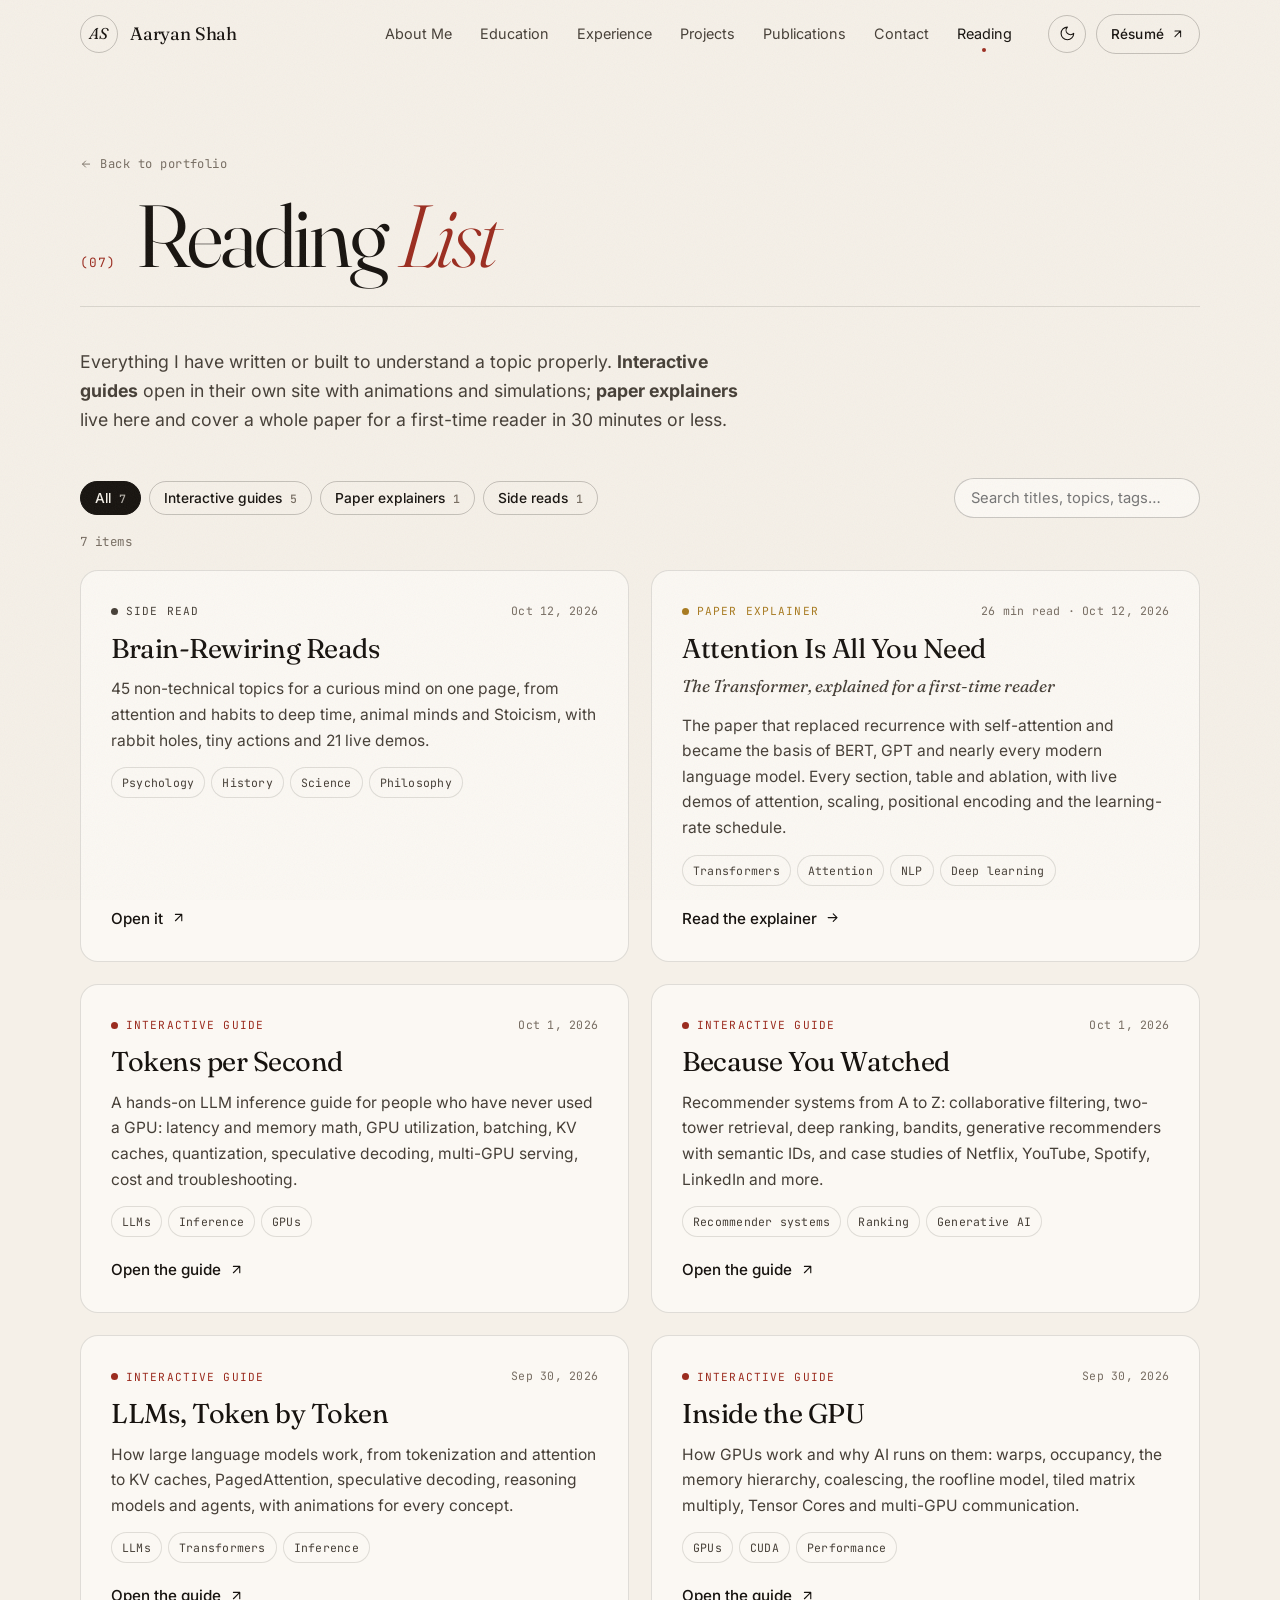
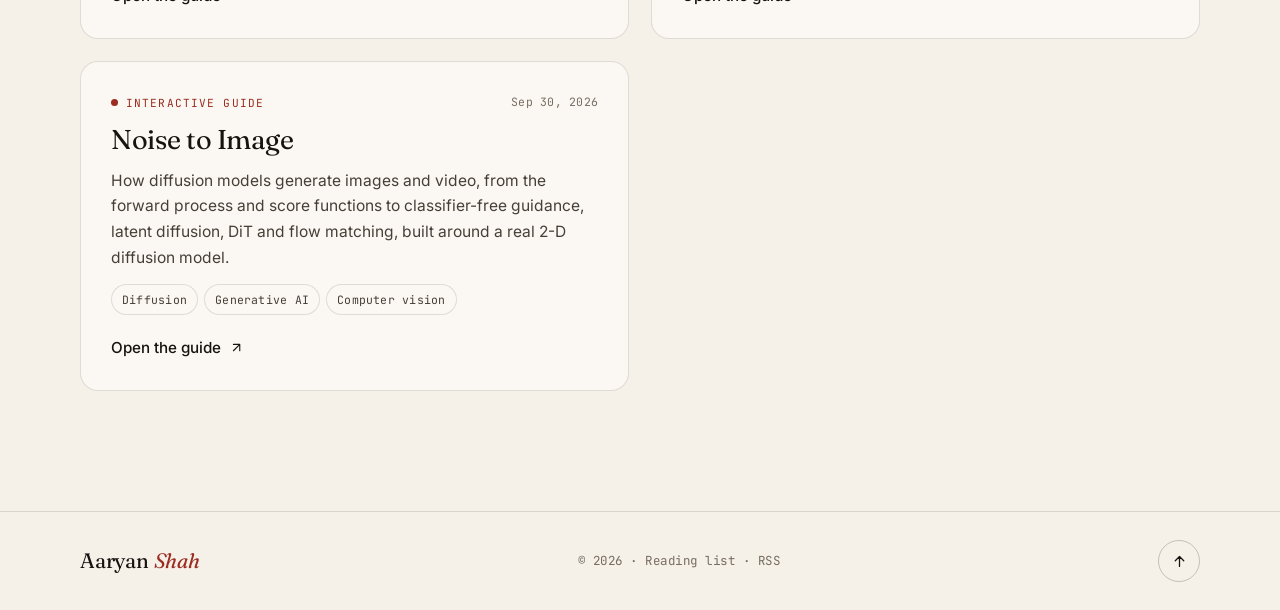
==== commit 39d73836: "Open the reading list as its own page instead of a home section The home page no longer embeds a rea" ====
--- a/reading/index.html
+++ b/reading/index.html
@@ -67,8 +67,8 @@
           <a href="../#experience">Experience</a>
           <a href="../#projects">Projects</a>
           <a href="../#publications">Publications</a>
+          <a href="../#contact">Contact</a>
           <a href="../reading/" class="is-active" aria-current="page">Reading</a>
-          <a href="../#contact">Contact</a>
         </nav>
         <div class="nav-actions">
           <button class="theme-toggle" id="theme-toggle" type="button" aria-label="Toggle dark mode">
@@ -92,8 +92,8 @@
         <a href="../#experience"><span>03</span>Experience</a>
         <a href="../#projects"><span>04</span>Projects</a>
         <a href="../#publications"><span>05</span>Publications</a>
-        <a href="../reading/"><span>06</span>Reading</a>
-        <a href="../#contact"><span>07</span>Contact</a>
+        <a href="../#contact"><span>06</span>Contact</a>
+        <a href="../reading/"><span>07</span>Reading</a>
       </nav>
       <a class="btn btn-solid" target="_blank" rel="noopener" href="https://drive.google.com/file/d/1o-hSDuU1eyi58XIbdlitKkuIcR2H6NIx/view?usp=sharing">Résumé <svg aria-hidden="true"><use href="#i-arrow-ur" /></svg></a>
     </div>
--- a/assets/site/reading.css
+++ b/assets/site/reading.css
@@ -29,9 +29,6 @@
   display: grid;
   grid-template-columns: repeat(2, minmax(0, 1fr));
   gap: clamp(14px, 2vw, 22px);
-}
-.reading-more {
-  margin-top: clamp(28px, 4vw, 44px);
 }
 
 /* ---------- Card ---------- */
@@ -144,20 +141,6 @@
 .rcard:hover .link-arrow svg {
   transform: translate(3px, -3px);
 }
-.rcard-wide {
-  grid-column: 1 / -1;
-  padding: clamp(28px, 4vw, 44px);
-  background:
-    radial-gradient(600px circle at 100% 0%, var(--glow-b), transparent 60%),
-    var(--surface);
-}
-.rcard-wide .rcard-title {
-  font-size: clamp(1.9rem, 3.6vw, 2.8rem);
-}
-.rcard-wide .rcard-summary {
-  max-width: 70ch;
-  font-size: 1.02rem;
-}
 
 /* ---------- /reading/ page ---------- */
 .reading-hero {
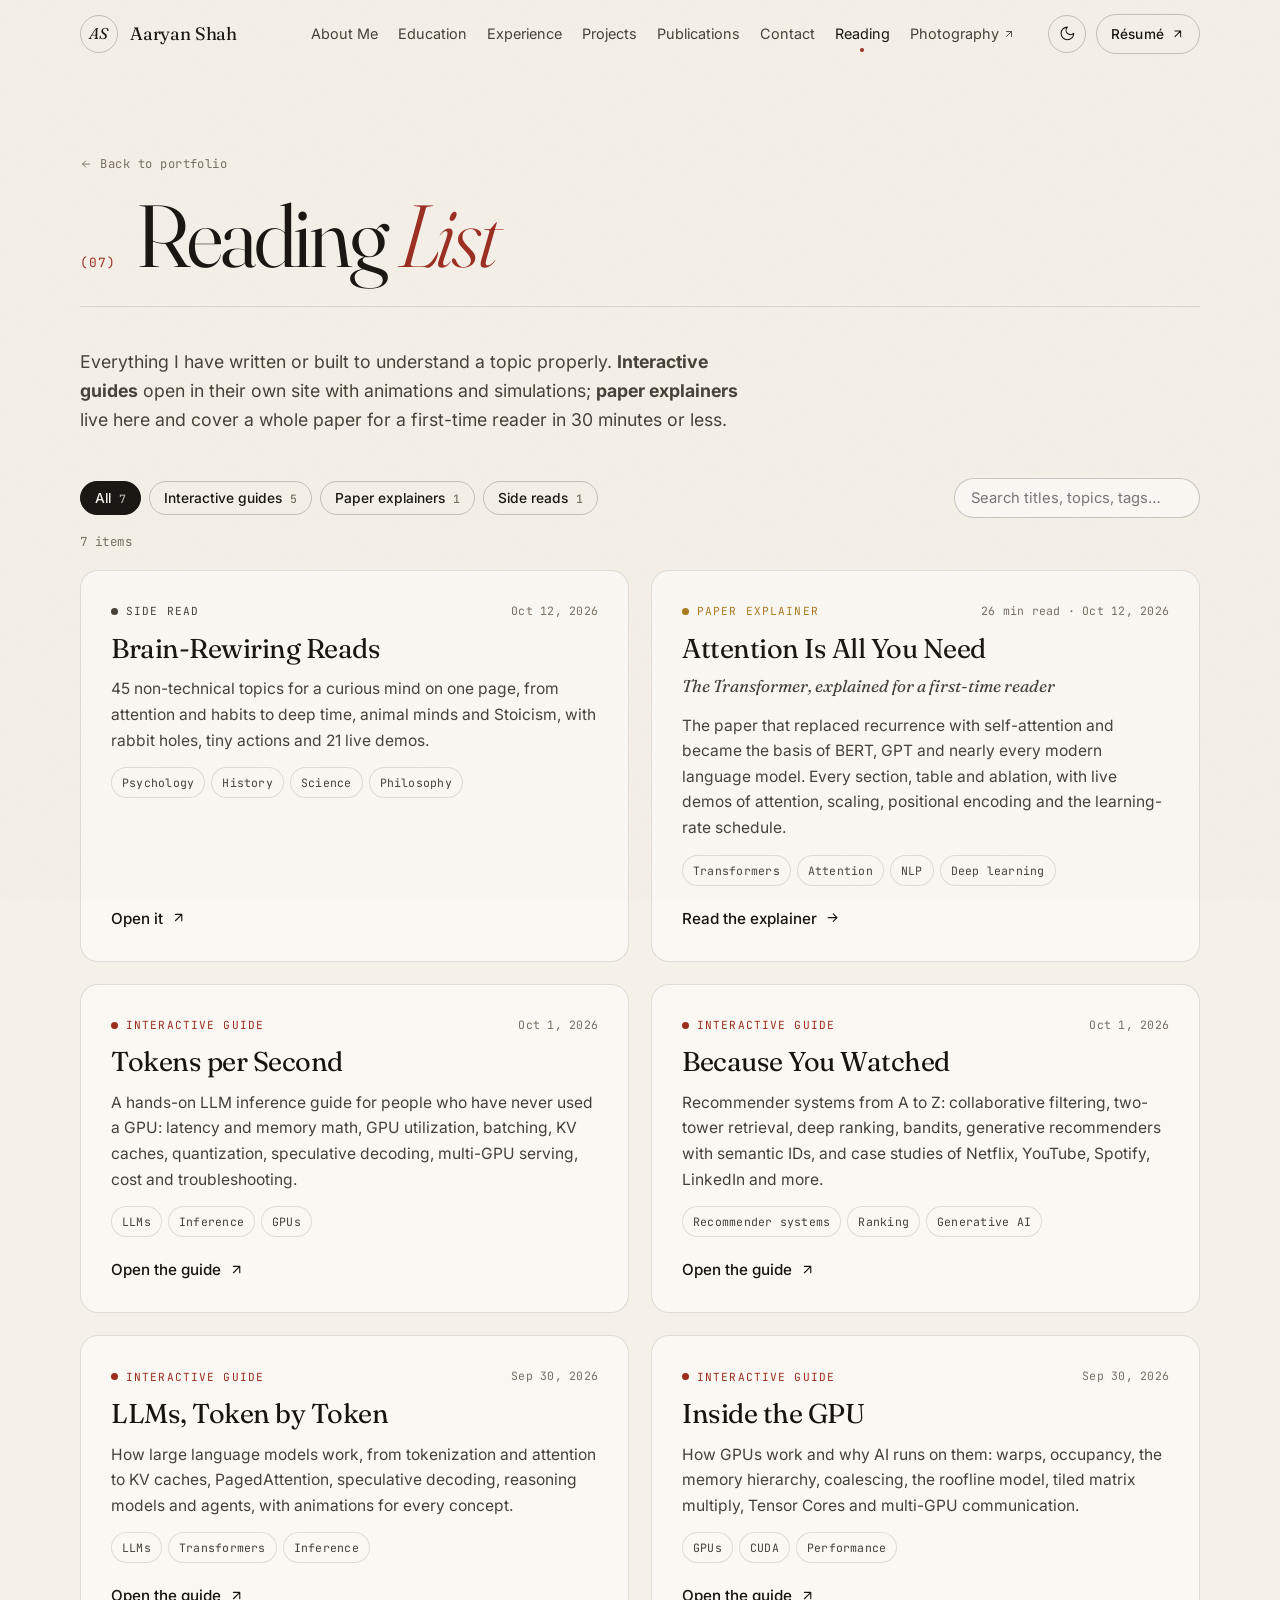
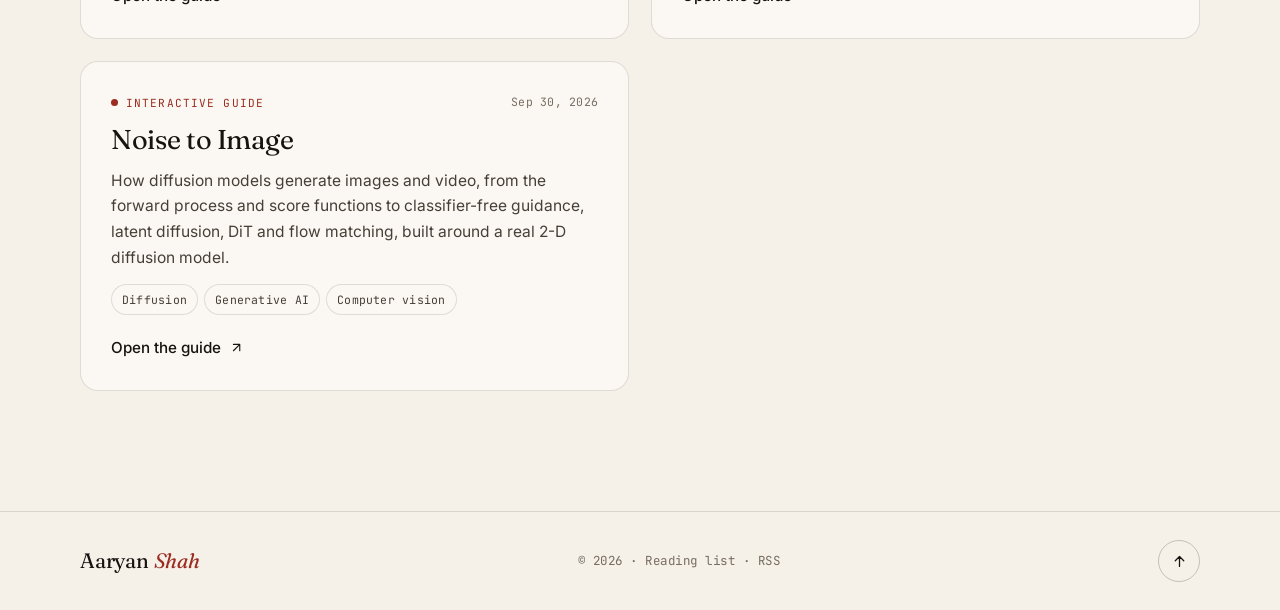
==== commit 07c5ead3: "Link the photography portfolio (aaryanclicks.com) - "Photography" opens aaryanclicks.com in a new ta" ====
--- a/reading/index.html
+++ b/reading/index.html
@@ -49,6 +49,7 @@
         <symbol id="i-brain" viewBox="0 0 24 24"><g fill="none" stroke="currentColor" stroke-width="1.5" stroke-linecap="round" stroke-linejoin="round"><rect x="4" y="4" width="16" height="16" rx="2"/><rect x="9" y="9" width="6" height="6"/><path d="M9 1v3M15 1v3M9 20v3M15 20v3M20 9h3M20 14h3M1 9h3M1 14h3"/></g></symbol>
         <symbol id="i-chart" viewBox="0 0 24 24"><g fill="none" stroke="currentColor" stroke-width="1.5" stroke-linecap="round" stroke-linejoin="round"><path d="M3 3v18h18"/><path d="M18 17V9M13 17V5M8 17v-3"/></g></symbol>
         <symbol id="i-cloud" viewBox="0 0 24 24"><g fill="none" stroke="currentColor" stroke-width="1.5" stroke-linecap="round" stroke-linejoin="round"><path d="M17.5 19H9a7 7 0 1 1 6.71-9h1.79a4.5 4.5 0 1 1 0 9z"/></g></symbol>
+        <symbol id="i-camera" viewBox="0 0 24 24"><g fill="none" stroke="currentColor" stroke-width="1.6" stroke-linecap="round" stroke-linejoin="round"><path d="M14.5 4h-5L7 7H4a2 2 0 0 0-2 2v9a2 2 0 0 0 2 2h16a2 2 0 0 0 2-2V9a2 2 0 0 0-2-2h-3z"/><circle cx="12" cy="13" r="3.5"/></g></symbol>
         <symbol id="i-paper" viewBox="0 0 24 24"><g fill="none" stroke="currentColor" stroke-width="1.6" stroke-linecap="round" stroke-linejoin="round"><path d="M4 19.5v-15A2.5 2.5 0 0 1 6.5 2H20v20H6.5a2.5 2.5 0 0 1 0-5H20"/></g></symbol>
     </svg>
 
@@ -69,6 +70,7 @@
           <a href="../#publications">Publications</a>
           <a href="../#contact">Contact</a>
           <a href="../reading/" class="is-active" aria-current="page">Reading</a>
+          <a class="nav-ext" href="https://aaryanclicks.com/" target="_blank" rel="noopener">Photography <svg aria-hidden="true"><use href="#i-arrow-ur" /></svg></a>
         </nav>
         <div class="nav-actions">
           <button class="theme-toggle" id="theme-toggle" type="button" aria-label="Toggle dark mode">
@@ -94,6 +96,7 @@
         <a href="../#publications"><span>05</span>Publications</a>
         <a href="../#contact"><span>06</span>Contact</a>
         <a href="../reading/"><span>07</span>Reading</a>
+        <a href="https://aaryanclicks.com/" target="_blank" rel="noopener"><span>08</span>Photography ↗</a>
       </nav>
       <a class="btn btn-solid" target="_blank" rel="noopener" href="https://drive.google.com/file/d/1o-hSDuU1eyi58XIbdlitKkuIcR2H6NIx/view?usp=sharing">Résumé <svg aria-hidden="true"><use href="#i-arrow-ur" /></svg></a>
     </div>
--- a/assets/site/site.css
+++ b/assets/site/site.css
@@ -340,17 +340,20 @@
   transform: rotate(-12deg);
 }
 .brand-name {
+  white-space: nowrap;
   font-family: var(--serif);
   font-size: 1.12rem;
   letter-spacing: -0.01em;
 }
 .nav-links {
   display: flex;
-  gap: 4px;
+  align-items: center;
+  gap: 2px;
 }
 .nav-links a {
   position: relative;
-  padding: 8px 12px;
+  padding: 8px 9px;
+  white-space: nowrap;
   font-size: 0.9rem;
   color: var(--ink-2);
   border-radius: 999px;
@@ -374,6 +377,28 @@
 }
 .nav-links a.is-active::after {
   transform: translateX(-50%) scale(1);
+}
+.nav-links a.nav-ext {
+  display: inline-flex;
+  align-items: center;
+  gap: 4px;
+}
+.nav-links a.nav-ext svg {
+  width: 12px;
+  height: 12px;
+  transition: transform 0.25s var(--ease);
+}
+.nav-links a.nav-ext:hover svg {
+  transform: translate(2px, -2px);
+}
+.inline-link {
+  color: var(--accent);
+  text-decoration: underline;
+  text-decoration-thickness: 1px;
+  text-underline-offset: 3px;
+}
+.inline-link:hover {
+  text-decoration-thickness: 2px;
 }
 .nav-actions {
   display: flex;
@@ -1646,13 +1671,16 @@
 }
 
 /* ---------- Responsive ---------- */
-@media (max-width: 1080px) {
+/* The full nav (eight links plus actions) needs ~1080px of content width */
+@media (max-width: 1200px) {
   .nav-links {
     display: none;
   }
   .menu-toggle {
     display: block;
   }
+}
+@media (max-width: 1080px) {
   .tool-grid {
     grid-template-columns: repeat(2, minmax(0, 1fr));
   }
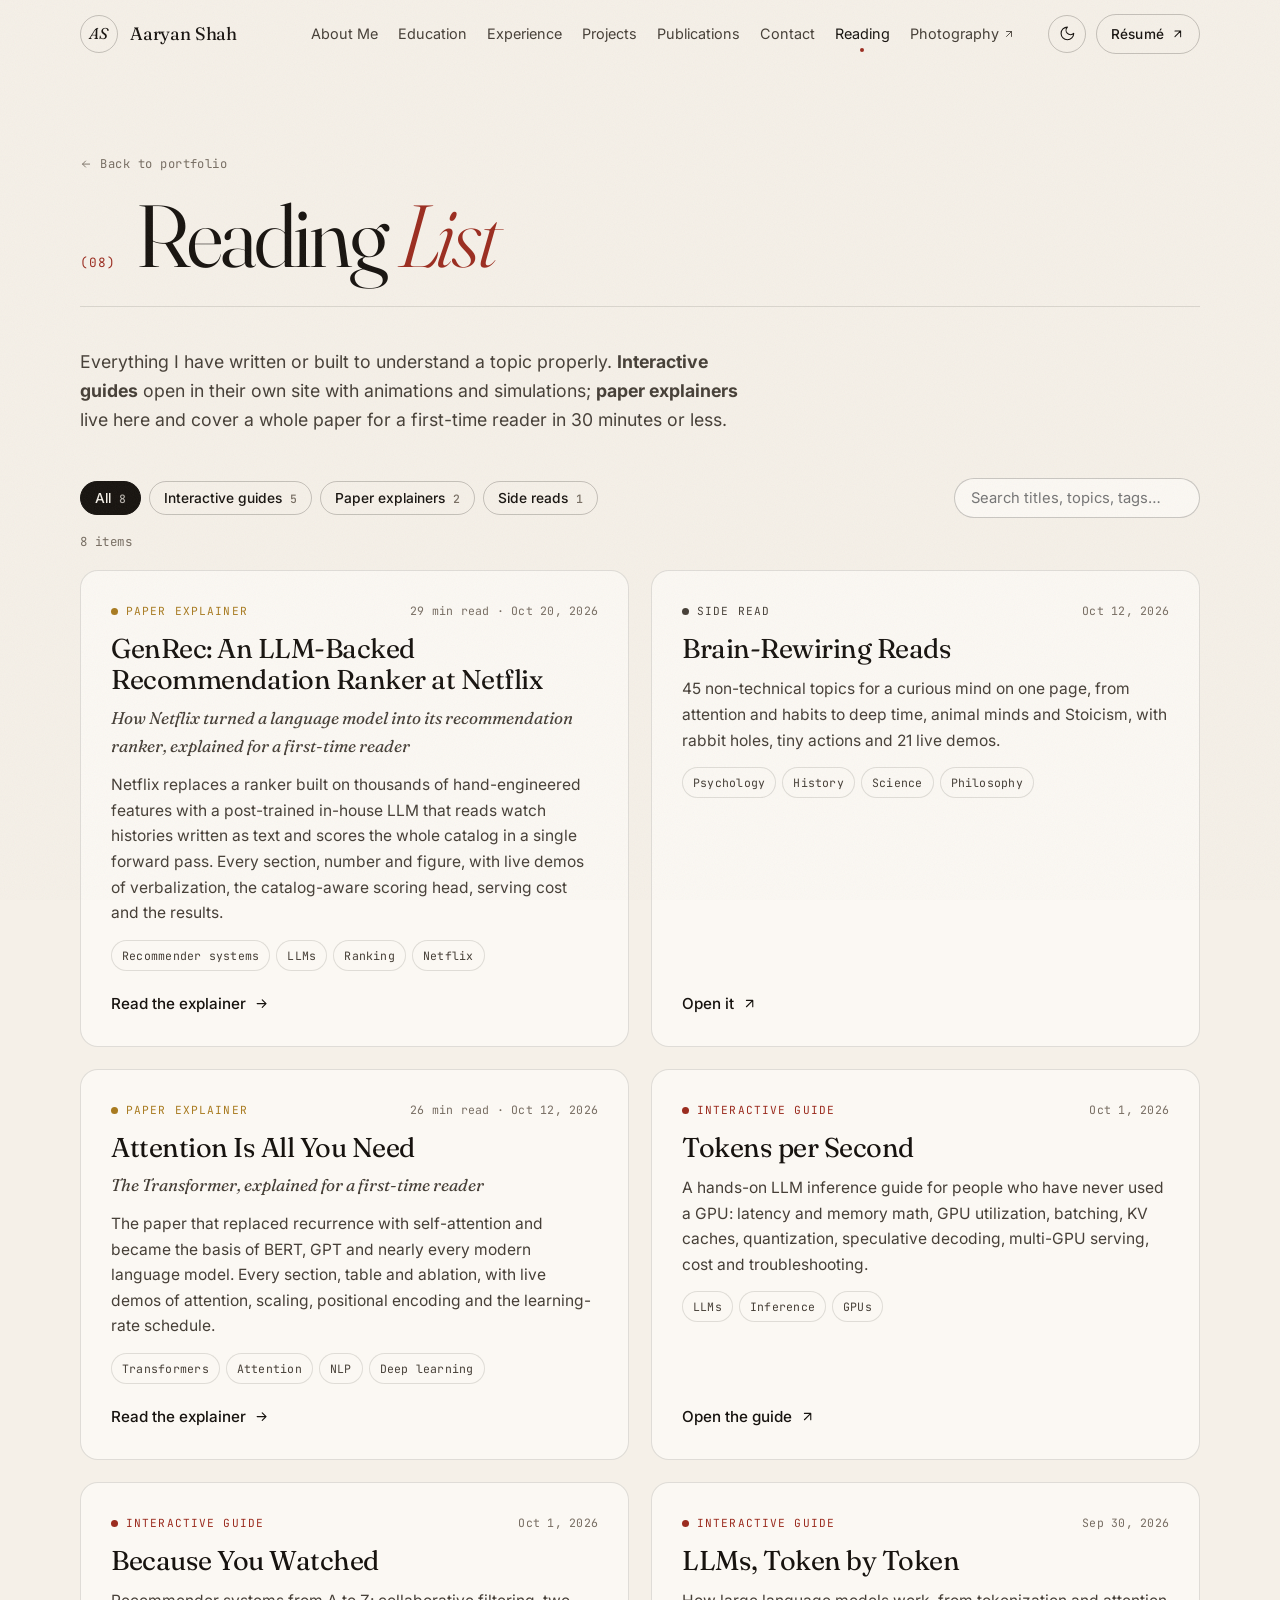
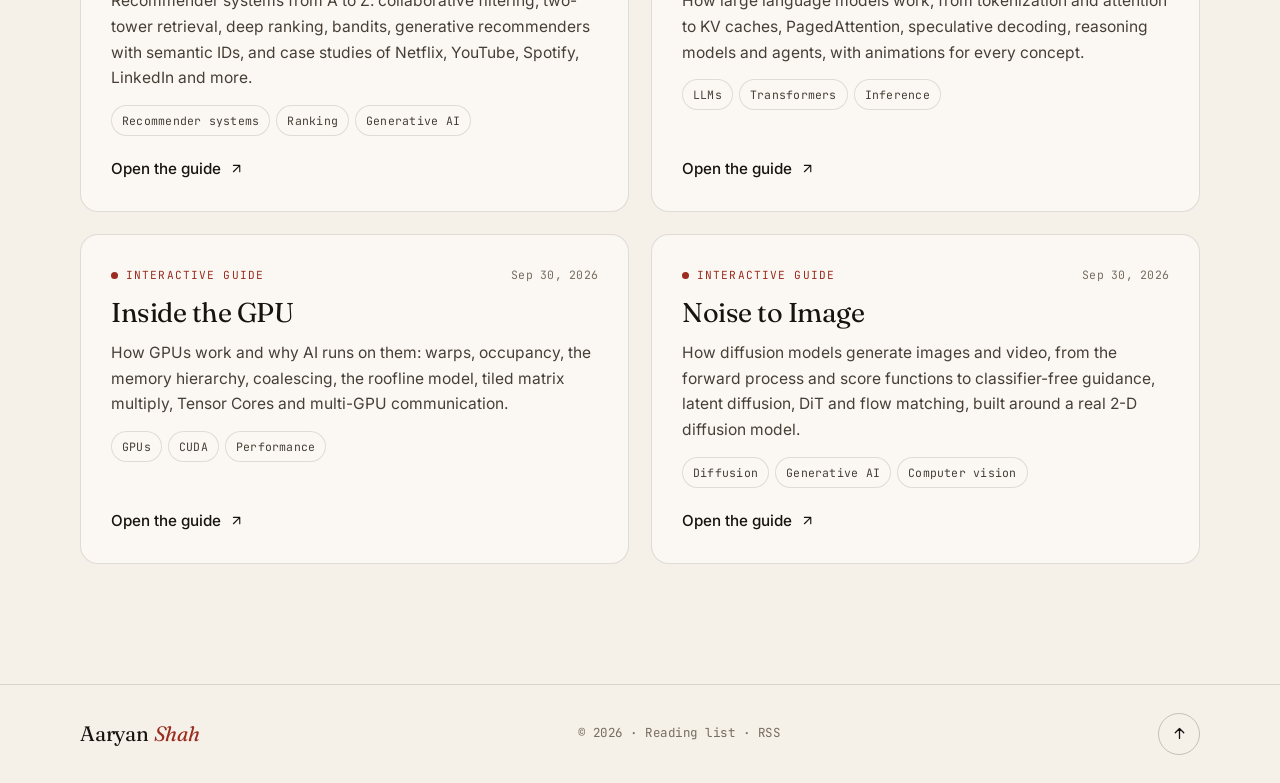
==== commit 6a9072f7: "Add GenRec (Netflix LLM ranker) paper explainer - content/papers/genrec-netflix-llm-ranker.md: a ~29" ====
--- a/reading/index.html
+++ b/reading/index.html
@@ -106,18 +106,25 @@
         <div class="container">
           <a class="crumb" href="../"><svg aria-hidden="true"><use href="#i-arrow-r" /></svg> Back to portfolio</a>
           <header class="sec-head reveal">
-            <span class="sec-num">07</span>
+            <span class="sec-num">08</span>
             <h1 class="sec-title">Reading <em>List</em></h1>
           </header>
           <div class="reading-intro reveal">
             <p>Everything I have written or built to understand a topic properly. <b>Interactive guides</b> open in their own site with animations and simulations; <b>paper explainers</b> live here and cover a whole paper for a first-time reader in 30 minutes or less.</p>
           </div>
           <div class="reading-tools reveal">
-            <div class="filters" role="group" aria-label="Filter by type"><button class="filter is-on" type="button" data-filter="all" aria-pressed="true">All <span>7</span></button><button class="filter" type="button" data-filter="guide" aria-pressed="false">Interactive guides <span>5</span></button><button class="filter" type="button" data-filter="paper" aria-pressed="false">Paper explainers <span>1</span></button><button class="filter" type="button" data-filter="side" aria-pressed="false">Side reads <span>1</span></button></div>
+            <div class="filters" role="group" aria-label="Filter by type"><button class="filter is-on" type="button" data-filter="all" aria-pressed="true">All <span>8</span></button><button class="filter" type="button" data-filter="guide" aria-pressed="false">Interactive guides <span>5</span></button><button class="filter" type="button" data-filter="paper" aria-pressed="false">Paper explainers <span>2</span></button><button class="filter" type="button" data-filter="side" aria-pressed="false">Side reads <span>1</span></button></div>
             <label class="search"><span class="visually-hidden">Search the reading list</span><input id="reading-search" type="search" placeholder="Search titles, topics, tags…" autocomplete="off" /></label>
           </div>
-          <p class="reading-count mono muted" id="reading-count" aria-live="polite">7 items</p>
+          <p class="reading-count mono muted" id="reading-count" aria-live="polite">8 items</p>
           <div class="rgrid rgrid-list" id="reading-grid">
+<article class="rcard reveal" data-type="paper" data-search="genrec: an llm-backed recommendation ranker at netflix how netflix turned a language model into its recommendation ranker, explained for a first-time reader netflix replaces a ranker built on thousands of hand-engineered features with a post-trained in-house llm that reads watch histories written as text and scores the whole catalog in a single forward pass. every section, number and figure, with live demos of verbalization, the catalog-aware scoring head, serving cost and the results. paper explainer recommender systems llms ranking netflix">
+  <div class="rcard-top"><span class="rcard-type t-paper">Paper explainer</span><span class="rcard-meta">29 min read · Oct 20, 2026</span></div>
+  <h3 class="rcard-title"><a href="../reading/papers/genrec-netflix-llm-ranker/">GenRec: An LLM-Backed Recommendation Ranker at Netflix</a></h3>
+  <p class="rcard-sub">How Netflix turned a language model into its recommendation ranker, explained for a first-time reader</p><p class="rcard-summary">Netflix replaces a ranker built on thousands of hand-engineered features with a post-trained in-house LLM that reads watch histories written as text and scores the whole catalog in a single forward pass. Every section, number and figure, with live demos of verbalization, the catalog-aware scoring head, serving cost and the results.</p>
+  <ul class="tags"><li>Recommender systems</li><li>LLMs</li><li>Ranking</li><li>Netflix</li></ul>
+  <span class="link-arrow" aria-hidden="true">Read the explainer <svg><use href="#i-arrow-r" /></svg></span>
+</article>
 <article class="rcard reveal" data-type="side" data-search="brain-rewiring reads  45 non-technical topics for a curious mind on one page, from attention and habits to deep time, animal minds and stoicism, with rabbit holes, tiny actions and 21 live demos. side read psychology history science philosophy">
   <div class="rcard-top"><span class="rcard-type t-side">Side read</span><span class="rcard-meta">Oct 12, 2026</span></div>
   <h3 class="rcard-title"><a href="https://a2z-brain-rewiring.vercel.app/" target="_blank" rel="noopener">Brain-Rewiring Reads</a></h3>
--- a/assets/site/reading.css
+++ b/assets/site/reading.css
@@ -473,6 +473,22 @@
 .prose .katex {
   font-size: 1.07em;
 }
+.prose pre:not(.mermaid):not(.vz-pre) {
+  margin: 1.4em 0;
+  padding: 14px 16px;
+  border: 1px solid var(--line);
+  border-radius: var(--radius-sm);
+  background: var(--bg-2);
+  font-size: 0.84rem;
+  line-height: 1.6;
+  white-space: pre-wrap;
+  overflow-wrap: anywhere;
+}
+.prose pre code {
+  padding: 0;
+  background: none;
+  font-size: inherit;
+}
 .prose pre.mermaid {
   background: var(--surface);
   border: 1px solid var(--line);
@@ -647,6 +663,49 @@
   color: var(--ink);
 }
 
+.arch-col.arch-down {
+  flex-direction: column;
+}
+.arch-arrow {
+  align-self: center;
+  font-size: 0.8rem;
+  line-height: 1;
+  color: var(--muted);
+}
+.demo-ctrl select {
+  font: 500 0.84rem var(--sans);
+  color: var(--ink);
+  background: var(--bg);
+  border: 1px solid var(--line-strong);
+  border-radius: 8px;
+  padding: 5px 8px;
+}
+.vz-pre {
+  max-height: 320px;
+  overflow: auto;
+  margin: 0;
+  padding: 14px 16px;
+  border-radius: var(--radius-sm);
+  background: var(--bg-2);
+  font: 0.76rem/1.6 var(--mono);
+  color: var(--ink-2);
+  white-space: pre-wrap;
+  overflow-wrap: anywhere;
+}
+.vz-meter {
+  height: 8px;
+  margin-top: 10px;
+  border-radius: 999px;
+  background: var(--bg-2);
+  overflow: hidden;
+}
+.vz-meter span {
+  display: block;
+  height: 100%;
+  background: var(--accent);
+  transition: width 0.35s var(--ease);
+}
+
 /* ---------- Keep reading ---------- */
 .keep-reading {
   margin-top: clamp(64px, 9vw, 112px);
